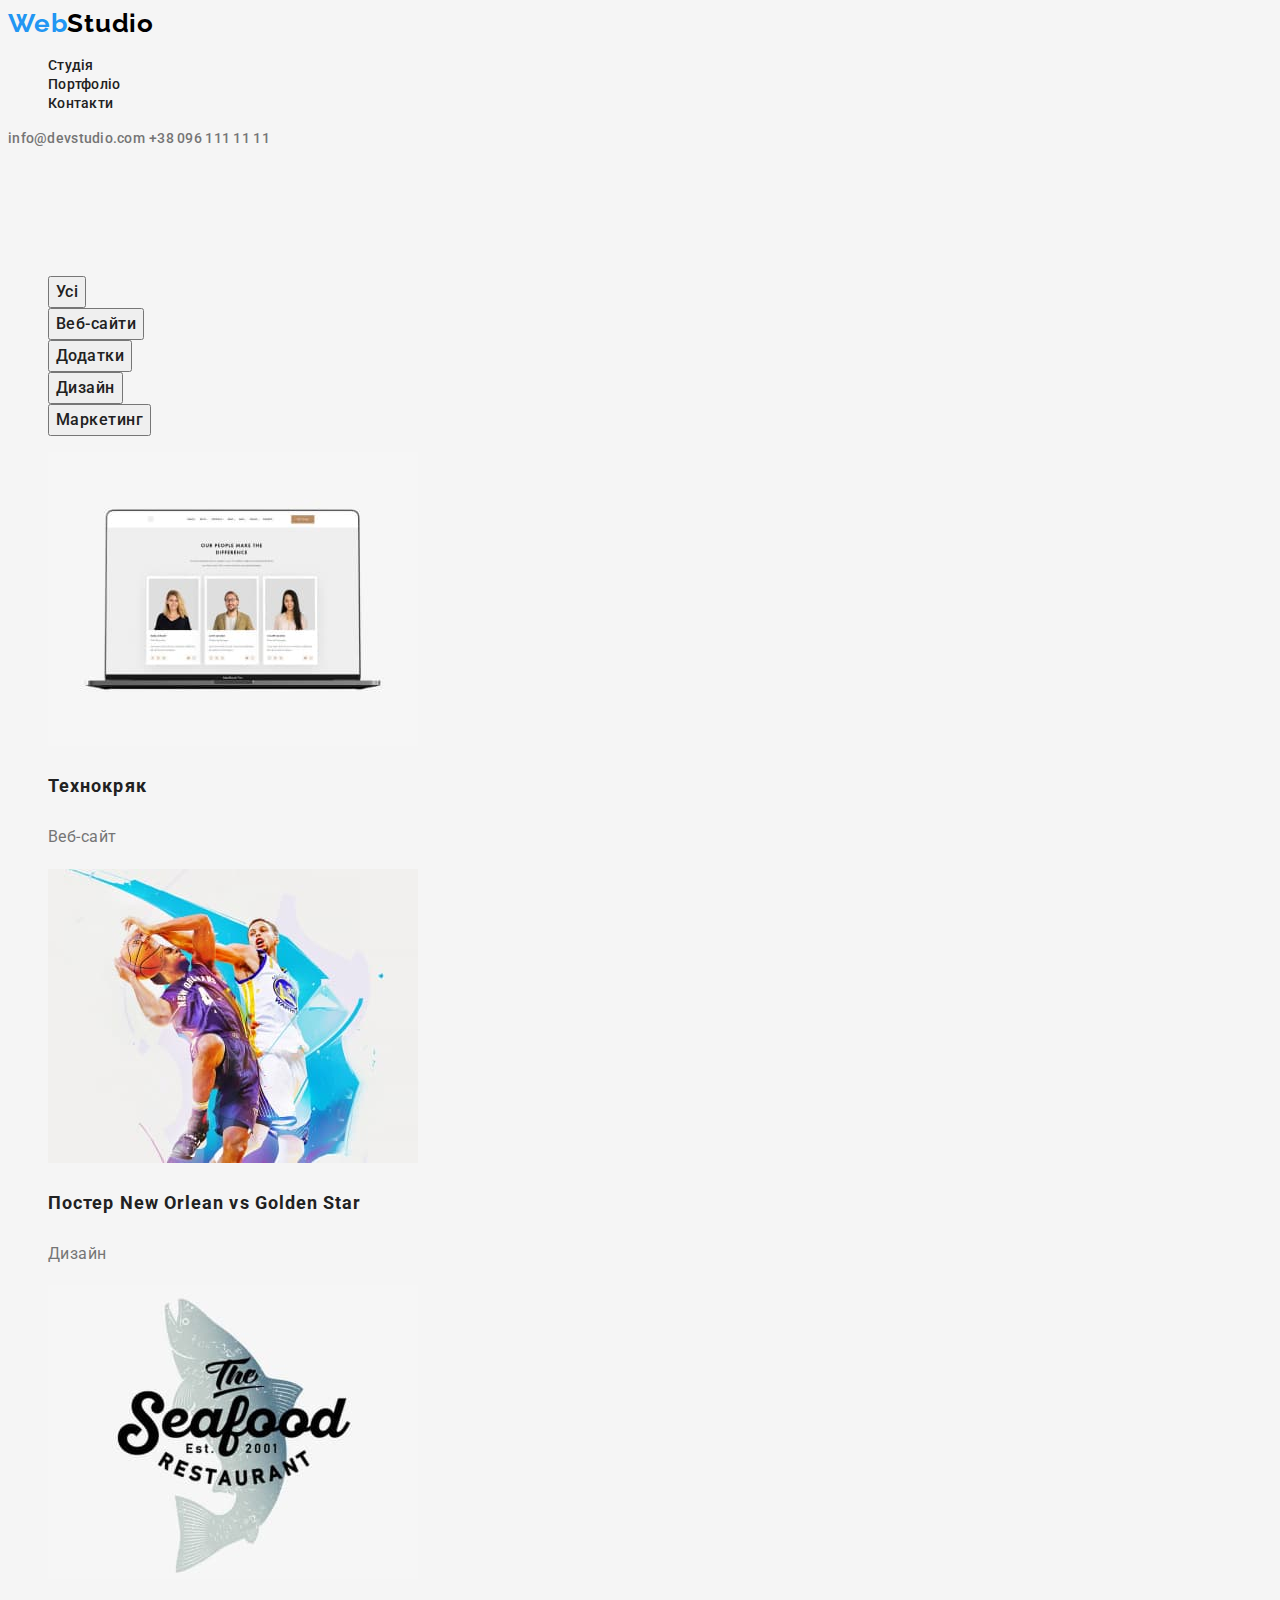
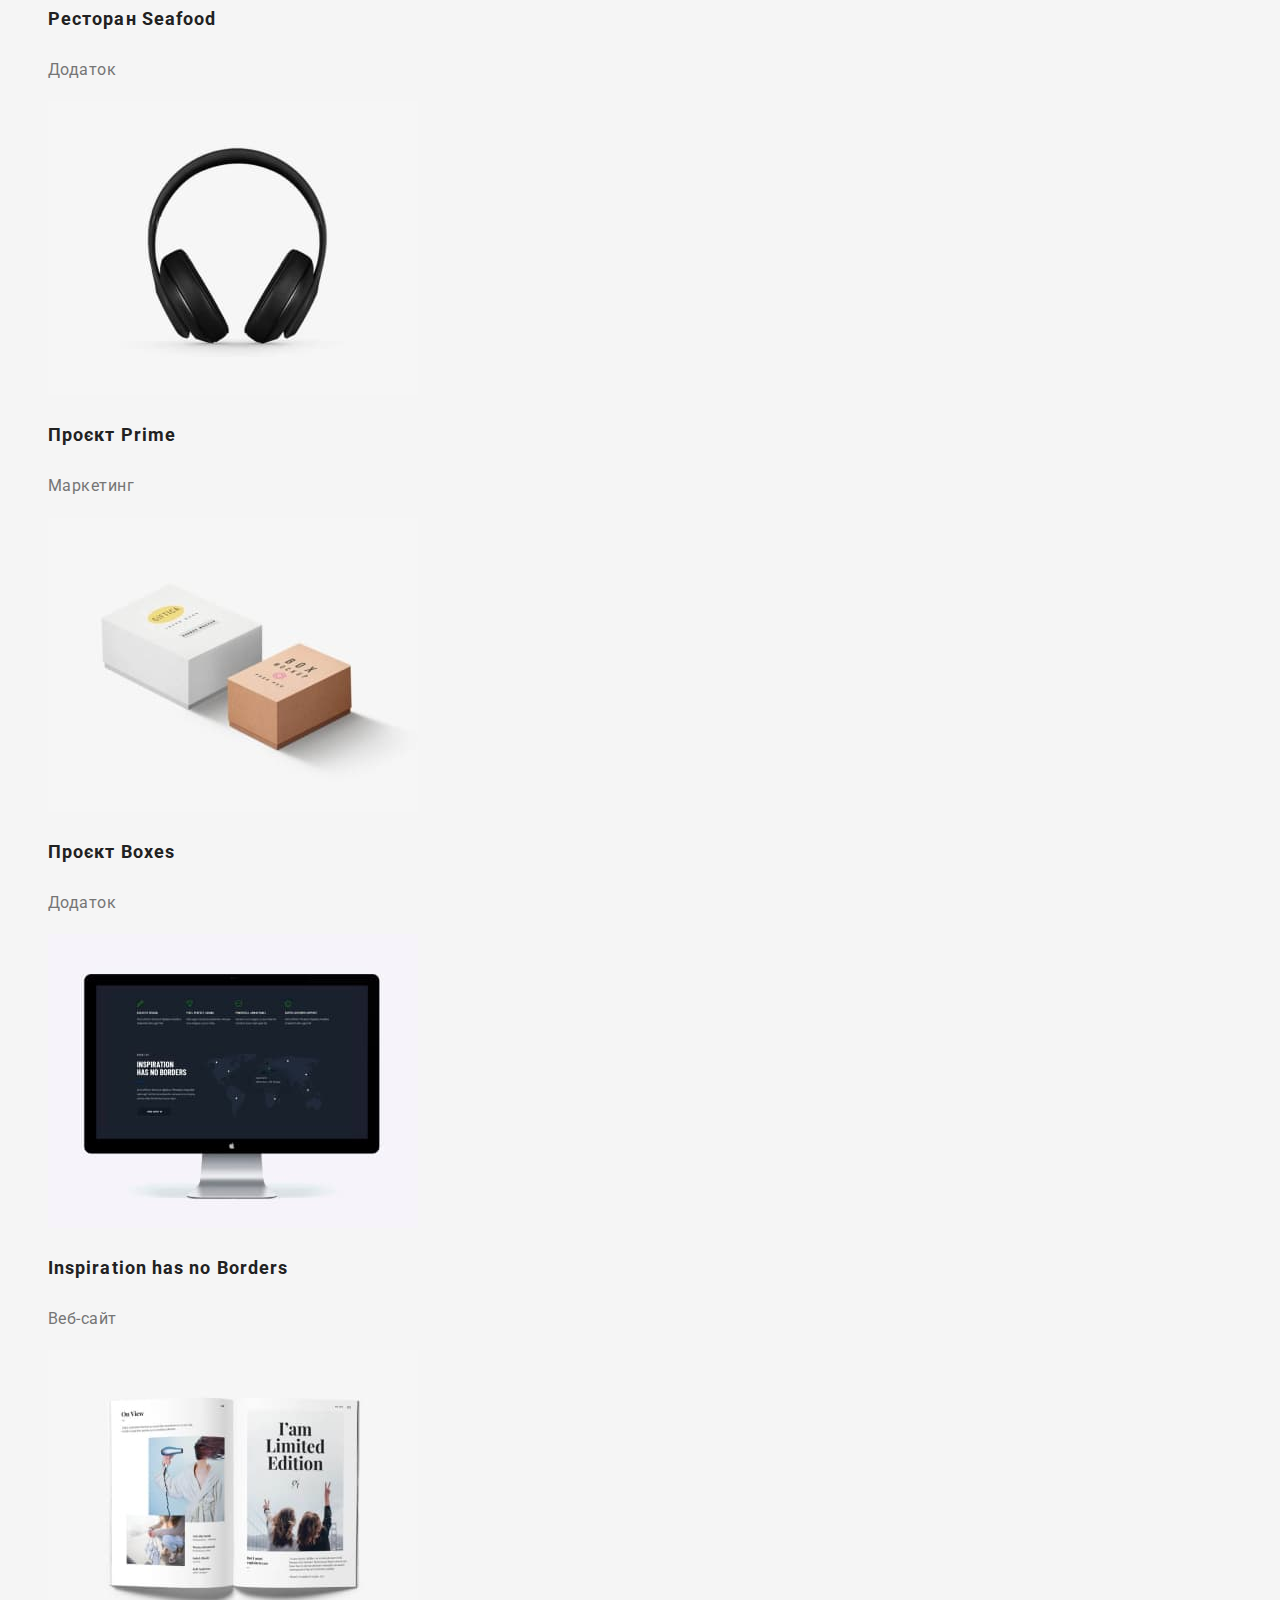
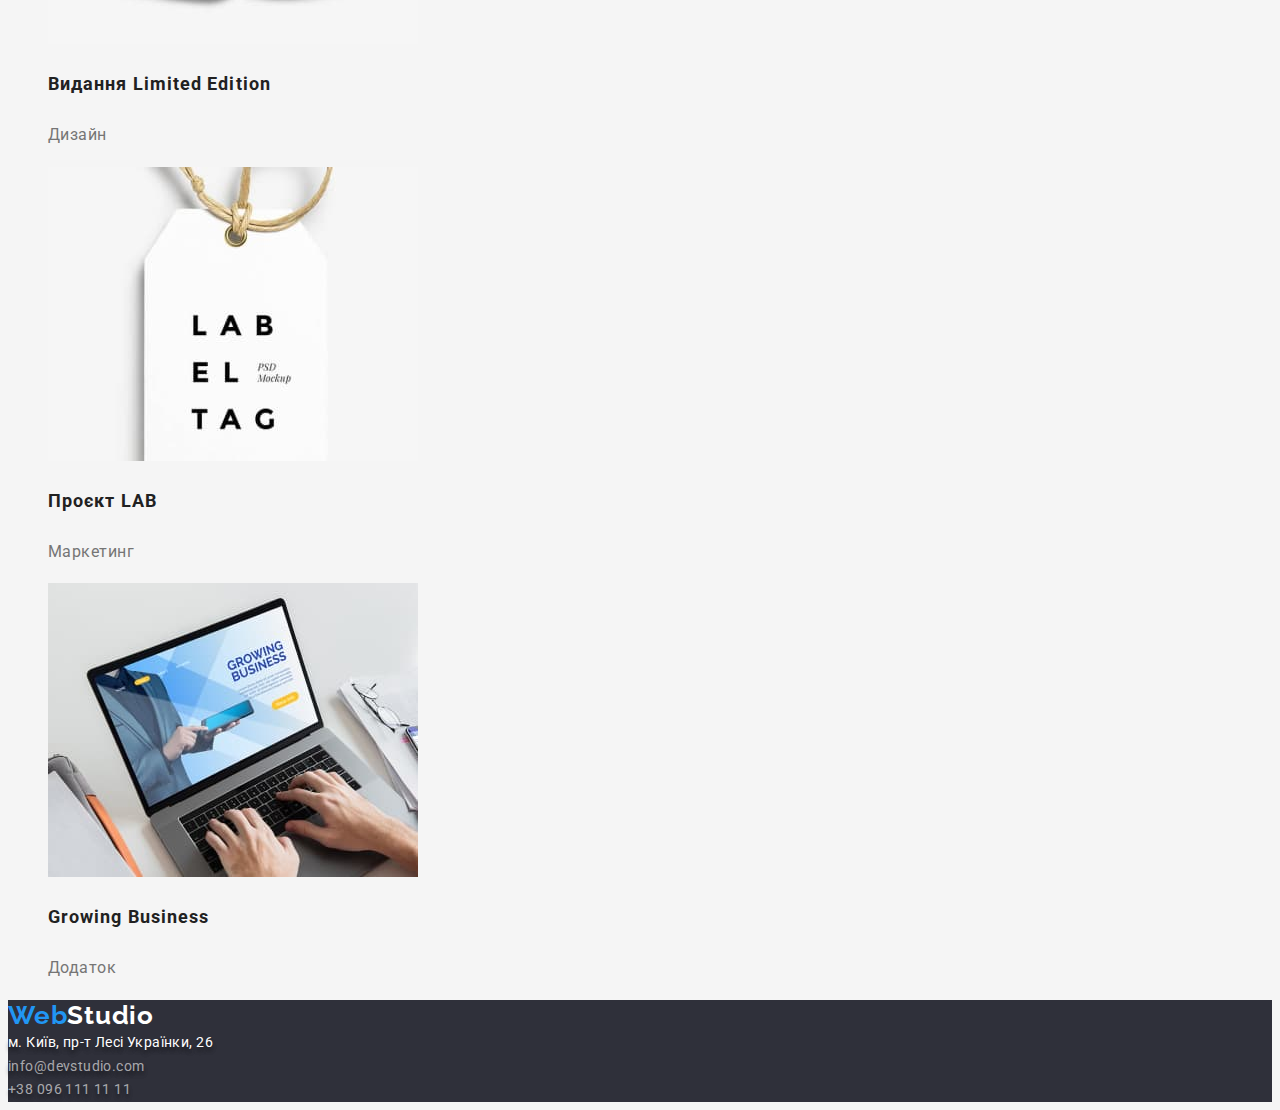
==== portfolio.html @ 5fd2b812 "Create new repositiry hw#3" ====
<!DOCTYPE html>
<html lang="uk">
  <head>
    <meta charset="UTF-8">
    <meta http-equiv="X-UA-Compatible" content="IE=edge">
    <meta name="viewport" content="width=device-width, initial-scale=1.0">
    <title>Portfolio</title>
    <link rel="preconnect" href="https://fonts.googleapis.com">
    <link rel="preconnect" href="https://fonts.gstatic.com" crossorigin>
    <link href="https://fonts.googleapis.com/css2?family=Raleway:wght@700&family=Roboto:wght@400;500;700;900&display=swap"
      rel="stylesheet">
    <link rel="stylesheet" href="./css/styles.css">
  </head>
  <body>
    <!--Main content-->
    <header>
      <nav>
        <!--Logo-->
        <a class="logo" href=""> <span class="accent">Web</span>Studio</a>
        <!--Links for blocks-->
        <ul class="site-nav list">
          <li><a class="link" href="./index.html">Студія</a></li>
          <li><a class="link" href="./portfolio.html">Портфоліо</a></li>
          <li><a class="link" href="">Контакти</a></li>
        </ul>
      </nav>
      <!--Contacts-->
      <a class="contact-mail" href="mailto:info@devstudio.com">info@devstudio.com</a>
      <a class="contact-tel" href="tel:+380961111111">+38 096 111 11 11</a>
    </header>
    <!--Main content-->
    <main>
      <section>
    <!--To hide the h1,h2 next-->
    <h1 class="hide">Наші роботи</h1>
    <!-- List of filters button -->
    <h2 class="hide">Фільтри для вибору</h2>
<ul class="button-list">
       <li>
        <button type="button" class="button-filter">Усі</button>
    </li>
    <li>
        <button type="button" class="button-filter">Веб-сайти</button>
    </li>
    <li>
        <button type="button" class="button-filter">Додатки</button>
    </li>
    <li>
        <button type="button" class="button-filter">Дизайн</button>
    </li>
    <li>
        <button type="button" class="button-filter">Маркетинг</button>
    </li>
</ul>
<!-- list of our projects -->
<ul class="list">
    <li>
      <a class="link" href="">
        <img src="./images/tekhnokriak.jpg" alt="Веб-сайт Технокряк" width="370">
        <h3 class="link-name">Технокряк</h3>
        <p class="link-desc">Веб-сайт</p>
        </a>
    </li>
    <li>
      <a class="link" href="">
      <img src="./images/posterneworlean.jpg" alt="Постер New Orlean vs Golden Star" width="370">
      <h3 class="link-name">Постер New Orlean vs Golden Star</h3>
      <p class="link-desc">Дизайн</p>
      </a>
    </li>
    <li>
      <a class="link" href="">
      <img src="./images/restseafood.jpg" alt="Ресторан Seafood" width="370">
      <h3 class="link-name">Ресторан Seafood</h3>
      <p class="link-desc">Додаток</p>
      </a>
    </li>
    <li>
      <a class="link" href="">
      <img src="./images/projectprime.jpg" alt="Проєкт Prime" width="370">
      <h3 class="link-name">Проєкт Prime</h3>
      <p class="link-desc">Маркетинг</p>
      </a>
    </li>
    <li>
      <a class="link" href="">
      <img src="./images/projectboxes.jpg" alt="Проєкт Boxes" width="370">
      <h3 class="link-name">Проєкт Boxes</h3>
      <p class="link-desc">Додаток</p>
      </a>
    </li>
      <li>
        <a class="link" href="">
        <img src="./images/inspirationhasnoborders.jpg" alt="Inspiration has no Borders" width="370">
        <h3 class="link-name">Inspiration has no Borders</h3>
        <p class="link-desc">Веб-сайт</p>
        </a>
      </li>
      <li>
        <a class="link" href="">
        <img src="./images/limitededition.jpg" alt="Видання Limited Edition" width="370">
        <h3 class="link-name">Видання Limited Edition</h3>
        <p class="link-desc">Дизайн</p>
        </a>
      </li>
      <li>
        <a class="link" href="">
        <img src="./images/projectlab.jpg" alt="Проєкт LAB" width="370">
        <h3 class="link-name">Проєкт LAB</h3>
        <p class="link-desc">Маркетинг</p>
        </a>
      </li>
      <li>
        <a class="link" href="">
        <img src="./images/growingbusiness.jpg" alt="Growing Business" width="370">
        <h3 class="link-name">Growing Business</h3>
        <p class="link-desc">Додаток</p>
        </a>
      </li>
</ul>
</section>
    </main>
    <!-- Footer with address & contacts -->
    <footer>
      <a class="logo-end" href=""> <span class="accent">Web</span>Studio</a>
      <address>
        м. Київ, пр-т Лесі Українки, 26 <br>
        <a class="contactend-mail" href="mailto:info@devstudio.com">info@devstudio.com</a> <br>
        <a class="contactend-tel" href="tel:+380961111111">+38 096 111 11 11</a>
      </address>
    </footer>
  </body>
</html>
---- css/styles.css ----
:root {
  --brand-color:#757575;
  --brand-background: #F5F5F5;
  --brand-accent: #2196F3;
}


body {
font-family: Roboto, sans-serif;
background-color: var(--brand-background);
color: var(--brand-color);
}

/* logo */
.logo {
    font-family: Raleway, sans-serif;
    color: #000000;
    text-decoration: none;
    font-weight: 700;
    font-size: 26px;
    line-height: 1.19;
    letter-spacing: 0.03em;
    }
.accent {
    color: var(--brand-accent);
}
 
/* Links for blocks */
.site-nav .link {
    text-decoration: none;
    font-weight: 500;
    font-size: 14px;
    line-height: 1.14;
    letter-spacing: 0.02em;
    color: #212121;
}
 .site-nav .link:hover,
 .site-nav .link:focus {
    color: var(--brand-accent);
}

/* Contacts */
.contact-mail {
    text-decoration: none;
    font-weight: 500;
    font-size: 14px;
    line-height: 1.14;
    letter-spacing: 0.02em;
    color: #757575;
    }
    .contact-mail:hover,
    .contact-mail:focus {
    color: var(--brand-accent);
    }
     .contact-tel {
    text-decoration: none;
    font-weight: 500;
    font-size: 14px;
    line-height: 1.14;
    letter-spacing: 0.02em;
    color: #757575;
 }
    .contact-tel:hover,
    .contact-tel:focus {
     color: var(--brand-accent);
}

/* Maine content */
/*Banner studio */
.banner {
    background-color: #2F303A;
}
.hero-text {
    font-weight: 900;
    font-size: 44px;
    line-height: 1.36;
    text-align: center;
    letter-spacing: 0.06em;
    text-transform: uppercase;
    color: #FFFFFF;
}
.hero-button {
   font-family: Roboto, sans-serif;
   font-weight: 700;
   font-size: 16px;
   line-height: 1.88;
   display: flex;
   align-items: center;
   text-align: center;
   letter-spacing: 0.06em;
   cursor: pointer;
}
.hero-button:focus,
.hero-button:hover {
    color: #FFFFFF;
    background-color: var(--brand-accent);
}

/*Peculiarities studio */
.list {
    list-style: none;
}
.hide {
    color: #F5F5F5;
}
.list-title {
    font-weight: 700;
    font-size: 14px;
    line-height: 1.14;
    letter-spacing: 0.03em;
    text-transform: uppercase;
    color: #212121;
}
.list-text {
    font-size: 14px;
    line-height: 1/71;
    letter-spacing: 0.03em;
}
/* what we are doing studio */
.title {
    font-weight: 700;
    font-size: 36px;
    line-height: 1.17;
    text-align: center;
    letter-spacing: 0.03em;
    color: #212121;

}
/* Our team studio */
.list-heading {
    font-weight: 500;
    font-size: 16px;
    line-height: 1.19;
    /* text-align: center; */
    letter-spacing: 0.03em;
    color: #212121;
}
.list-desc {
    font-size: 16px;
    line-height: 1.19;
    /* text-align: center; */
    letter-spacing: 0.03em;
}

/* Our works portfolio */
/* List of filters button */
.button-list {
    list-style: none;
}
.button-filter {
    font-family: Roboto, sans-serif;
    font-weight: 500;
    font-size: 16px;
    line-height: 1.63;
    /* text-align: center; */
    letter-spacing: 0.03em;
    color: #212121;
    cursor: pointer;
    }
.button-filter:hover,
.button-filter:focus {
    color: #FFFFFF;
    background-color: var(--brand-accent);
    }

/*list of our projects */
.list .link {
    text-decoration: none;
}
.link-name {
    font-weight: 700;
    font-size: 18px;
    line-height: 2;
    letter-spacing: 0.06em;
    color: #212121;
}
.link-desc {
    font-size: 16px;
    line-height: 1.9;
    letter-spacing: 0.03em;
    color: #757575;
}

/*Footer with address & contacts */
 footer {
    background-color: #2F303A;
 }
 .logo-end {
    font-family: Raleway, sans-serif;
    color: #ffffff;
    text-decoration: none;
    font-weight: 700;
    font-size: 26px;
    line-height: 1.19;
    letter-spacing: 0.03em;
 }
  address {
    font-style: normal;
    font-size: 14px;
    line-height: 1.71;
    letter-spacing: 0.03em;
    color: #FFFFFF;
    text-shadow: 0px 4px 4px rgba(0, 0, 0, 0.25), 0px 4px 4px rgba(0, 0, 0, 0.25);
 }
.contactend-mail {
    text-decoration: none;
    font-style: normal;
    font-size: 14px;
    line-height: 1.71;
    letter-spacing: 0.03em;
    color: rgba(255, 255, 255, 0.6);
    }
    .contactend-mail:hover,
    .contactend-mail:focus {
    color: var(--brand-accent);
    }
     .contactend-tel {
    text-decoration: none;
    font-style: normal;
    font-size: 14px;
    line-height: 1.71;
    letter-spacing: 0.03em;
    color: rgba(255, 255, 255, 0.6);
 }
    .contactend-tel:hover,
    .contactend-tel:focus {
     color: var(--brand-accent);
    }
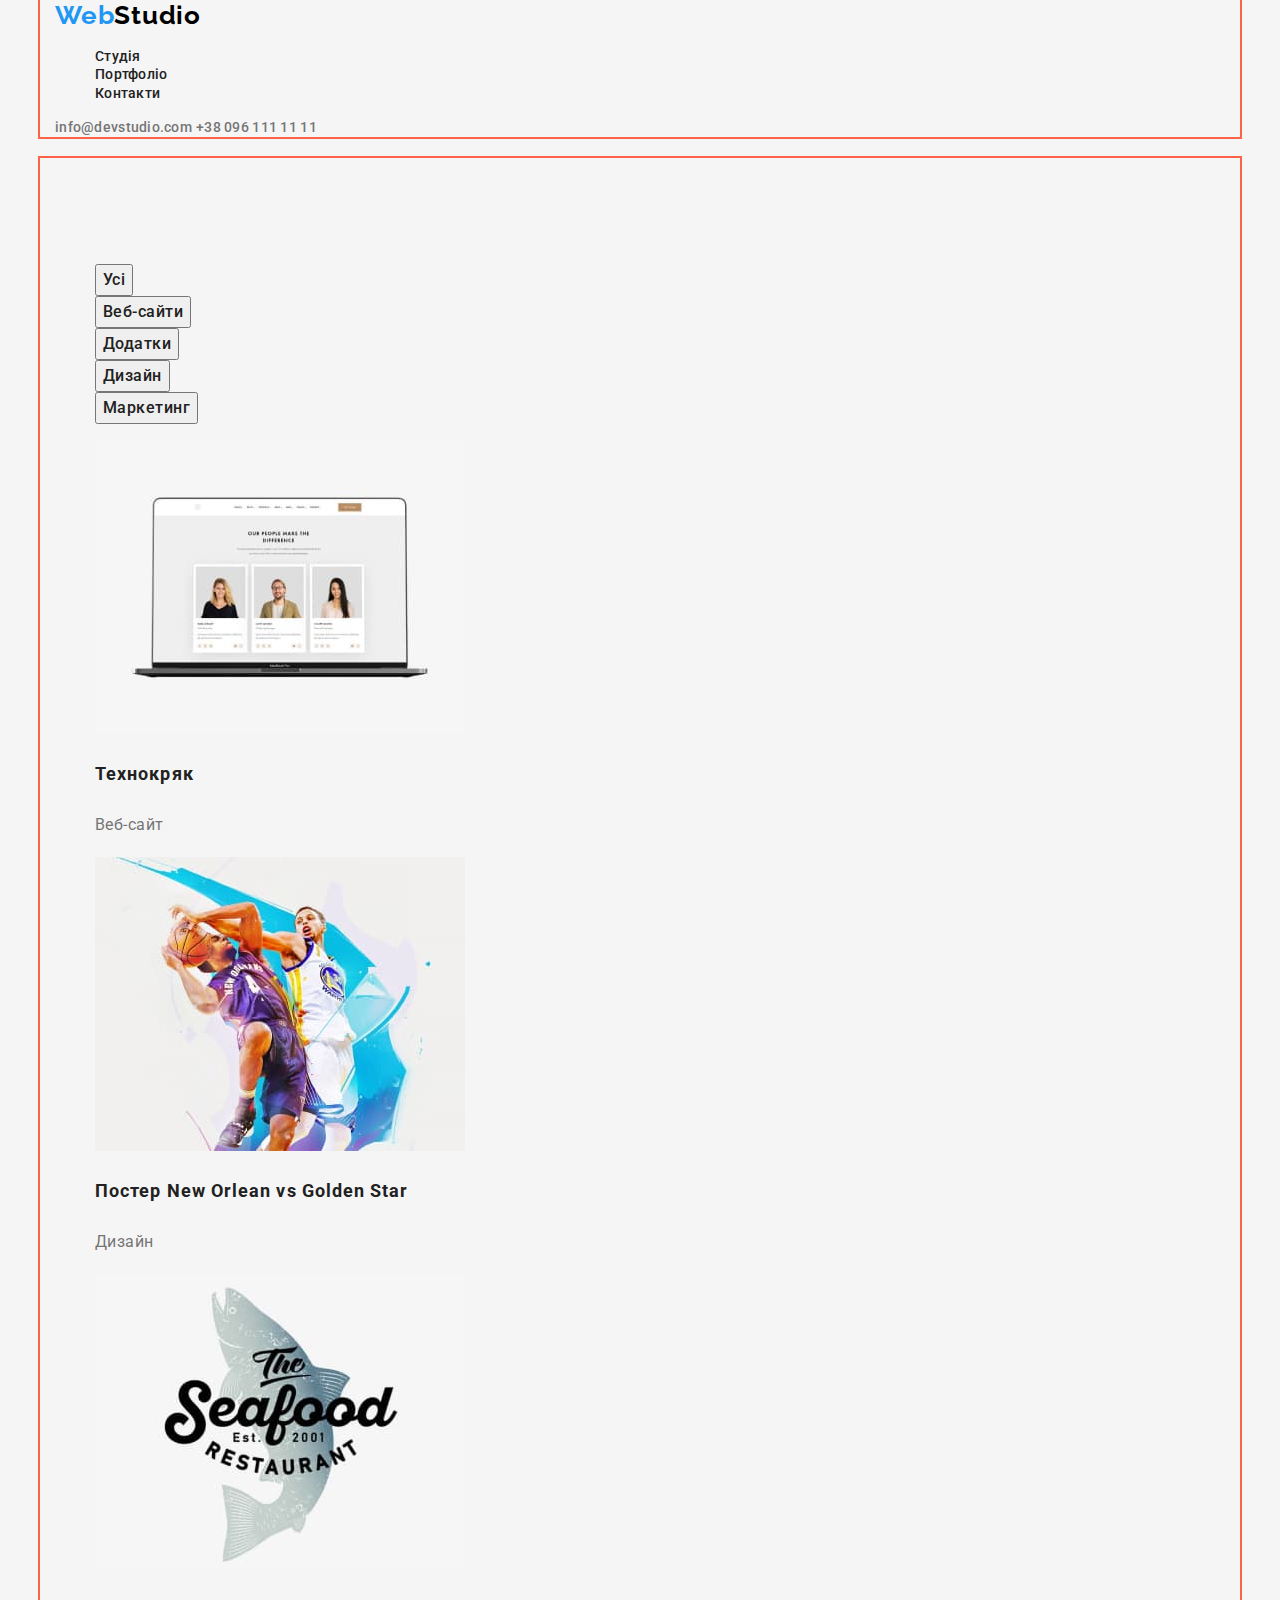
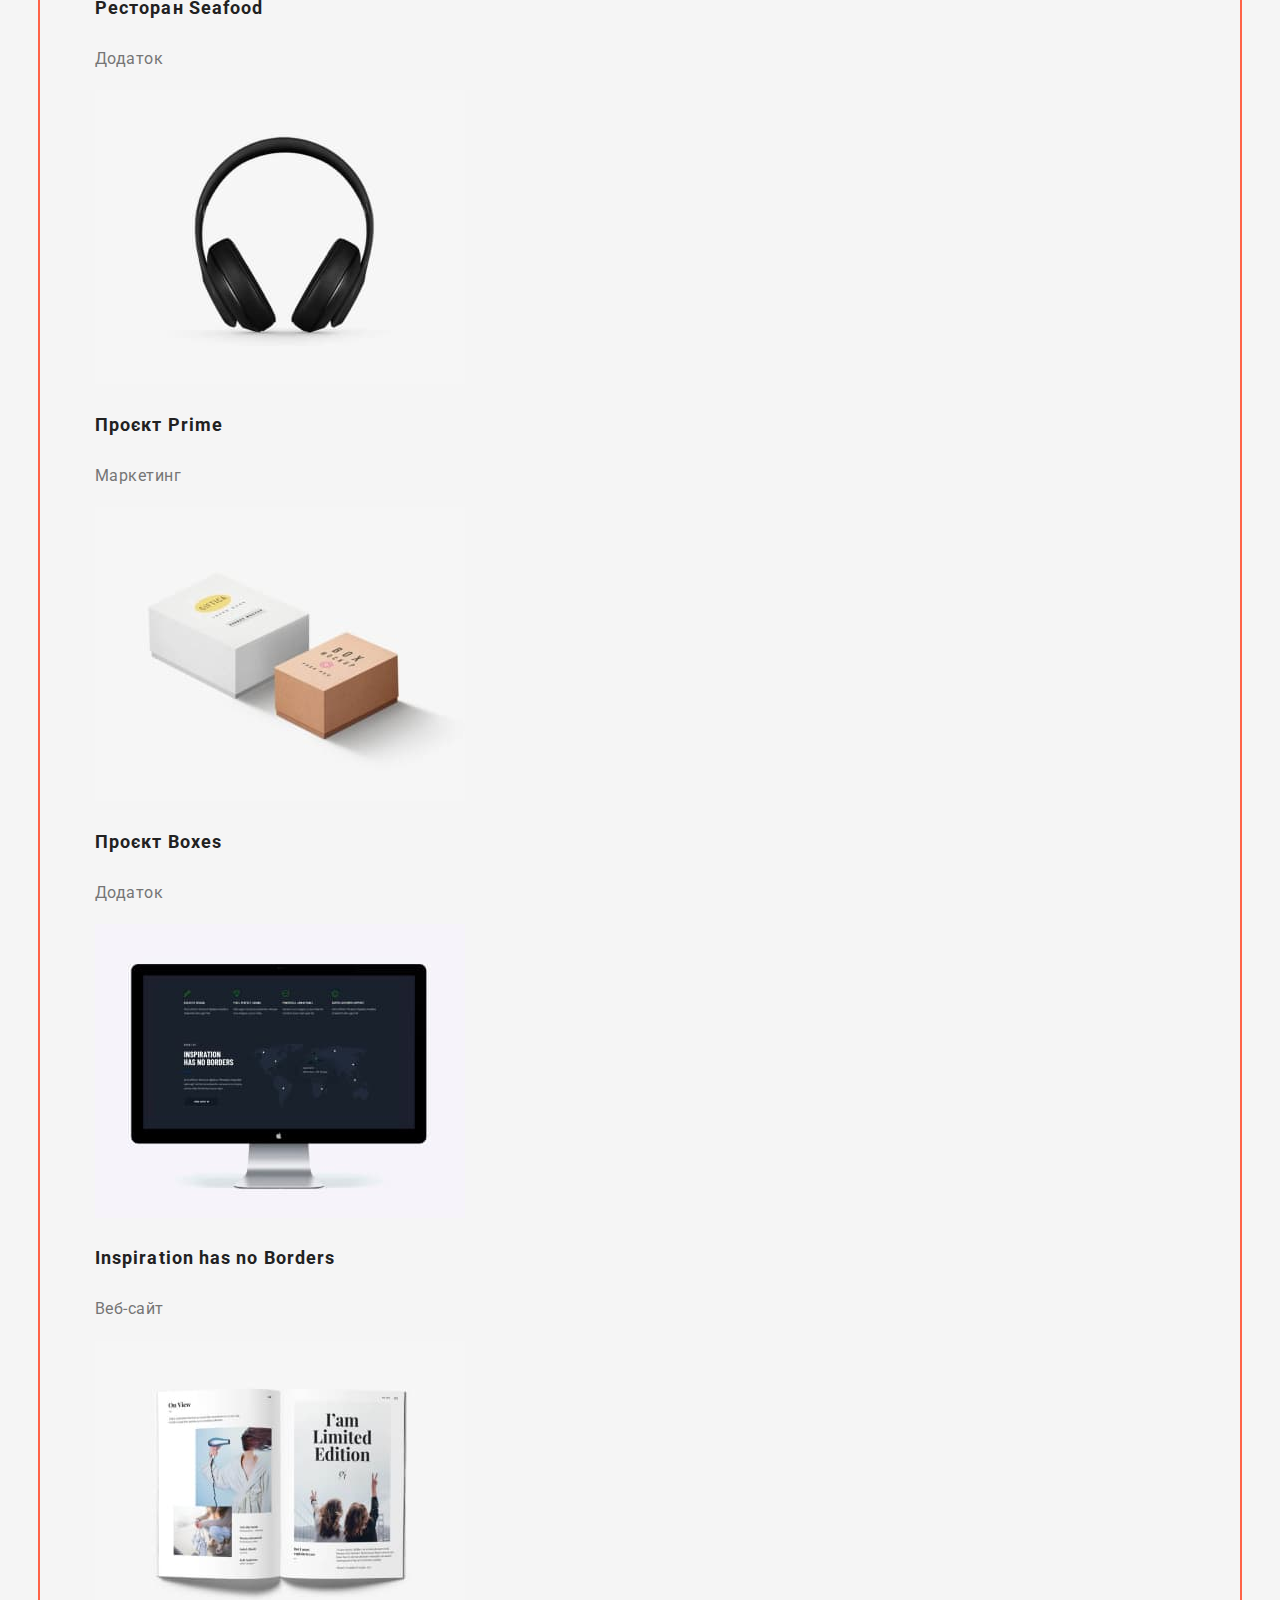
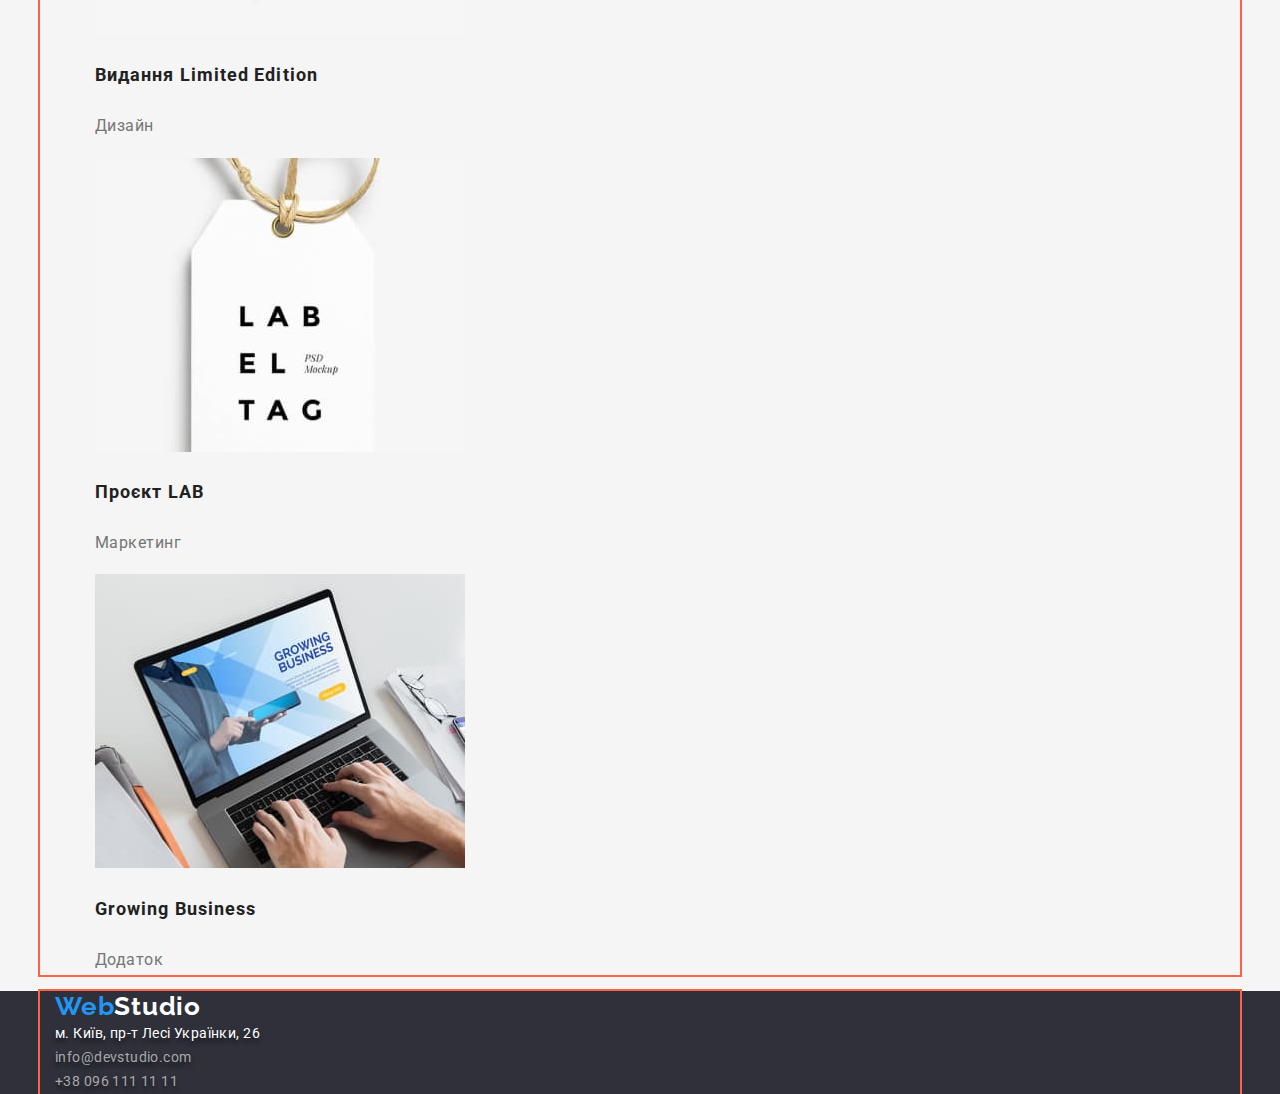
==== commit e85916a6: "Turn on modern-normalize styles" ====
--- a/portfolio.html
+++ b/portfolio.html
@@ -1,19 +1,24 @@
 <!DOCTYPE html>
 <html lang="uk">
-  <head>
-    <meta charset="UTF-8">
-    <meta http-equiv="X-UA-Compatible" content="IE=edge">
-    <meta name="viewport" content="width=device-width, initial-scale=1.0">
-    <title>Portfolio</title>
-    <link rel="preconnect" href="https://fonts.googleapis.com">
-    <link rel="preconnect" href="https://fonts.gstatic.com" crossorigin>
-    <link href="https://fonts.googleapis.com/css2?family=Raleway:wght@700&family=Roboto:wght@400;500;700;900&display=swap"
-      rel="stylesheet">
-    <link rel="stylesheet" href="./css/styles.css">
-  </head>
-  <body>
-    <!--Main content-->
-    <header>
+
+<head>
+  <meta charset="UTF-8">
+  <meta http-equiv="X-UA-Compatible" content="IE=edge">
+  <meta name="viewport" content="width=device-width, initial-scale=1.0">
+  <title>Portfolio</title>
+  <link rel="preconnect" href="https://fonts.googleapis.com">
+  <link rel="preconnect" href="https://fonts.gstatic.com" crossorigin>
+  <link href="https://fonts.googleapis.com/css2?family=Raleway:wght@700&family=Roboto:wght@400;500;700;900&display=swap"
+    rel="stylesheet">
+  <link rel="stylesheet"
+    href="https://cdnjs.cloudflare.com/ajax/libs/modern-normalize/1.1.0/modern-normalize.min.css" />
+  <link rel="stylesheet" href="./css/styles.css">
+</head>
+
+<body>
+  <!--Main content-->
+  <header>
+    <div class="contaner">
       <nav>
         <!--Logo-->
         <a class="logo" href=""> <span class="accent">Web</span>Studio</a>
@@ -27,107 +32,114 @@
       <!--Contacts-->
       <a class="contact-mail" href="mailto:info@devstudio.com">info@devstudio.com</a>
       <a class="contact-tel" href="tel:+380961111111">+38 096 111 11 11</a>
-    </header>
-    <!--Main content-->
-    <main>
+    </div>
+  </header>
+  <!--Main content-->
+  <main>
+    <div class="contaner">
       <section>
-    <!--To hide the h1,h2 next-->
-    <h1 class="hide">Наші роботи</h1>
-    <!-- List of filters button -->
-    <h2 class="hide">Фільтри для вибору</h2>
-<ul class="button-list">
-       <li>
-        <button type="button" class="button-filter">Усі</button>
-    </li>
-    <li>
-        <button type="button" class="button-filter">Веб-сайти</button>
-    </li>
-    <li>
-        <button type="button" class="button-filter">Додатки</button>
-    </li>
-    <li>
-        <button type="button" class="button-filter">Дизайн</button>
-    </li>
-    <li>
-        <button type="button" class="button-filter">Маркетинг</button>
-    </li>
-</ul>
-<!-- list of our projects -->
-<ul class="list">
-    <li>
-      <a class="link" href="">
-        <img src="./images/tekhnokriak.jpg" alt="Веб-сайт Технокряк" width="370">
-        <h3 class="link-name">Технокряк</h3>
-        <p class="link-desc">Веб-сайт</p>
-        </a>
-    </li>
-    <li>
-      <a class="link" href="">
-      <img src="./images/posterneworlean.jpg" alt="Постер New Orlean vs Golden Star" width="370">
-      <h3 class="link-name">Постер New Orlean vs Golden Star</h3>
-      <p class="link-desc">Дизайн</p>
-      </a>
-    </li>
-    <li>
-      <a class="link" href="">
-      <img src="./images/restseafood.jpg" alt="Ресторан Seafood" width="370">
-      <h3 class="link-name">Ресторан Seafood</h3>
-      <p class="link-desc">Додаток</p>
-      </a>
-    </li>
-    <li>
-      <a class="link" href="">
-      <img src="./images/projectprime.jpg" alt="Проєкт Prime" width="370">
-      <h3 class="link-name">Проєкт Prime</h3>
-      <p class="link-desc">Маркетинг</p>
-      </a>
-    </li>
-    <li>
-      <a class="link" href="">
-      <img src="./images/projectboxes.jpg" alt="Проєкт Boxes" width="370">
-      <h3 class="link-name">Проєкт Boxes</h3>
-      <p class="link-desc">Додаток</p>
-      </a>
-    </li>
-      <li>
-        <a class="link" href="">
-        <img src="./images/inspirationhasnoborders.jpg" alt="Inspiration has no Borders" width="370">
-        <h3 class="link-name">Inspiration has no Borders</h3>
-        <p class="link-desc">Веб-сайт</p>
-        </a>
-      </li>
-      <li>
-        <a class="link" href="">
-        <img src="./images/limitededition.jpg" alt="Видання Limited Edition" width="370">
-        <h3 class="link-name">Видання Limited Edition</h3>
-        <p class="link-desc">Дизайн</p>
-        </a>
-      </li>
-      <li>
-        <a class="link" href="">
-        <img src="./images/projectlab.jpg" alt="Проєкт LAB" width="370">
-        <h3 class="link-name">Проєкт LAB</h3>
-        <p class="link-desc">Маркетинг</p>
-        </a>
-      </li>
-      <li>
-        <a class="link" href="">
-        <img src="./images/growingbusiness.jpg" alt="Growing Business" width="370">
-        <h3 class="link-name">Growing Business</h3>
-        <p class="link-desc">Додаток</p>
-        </a>
-      </li>
-</ul>
-</section>
-    </main>
-    <!-- Footer with address & contacts -->
-    <footer>
+        <!--To hide the h1,h2 next-->
+        <h1 class="hide">Наші роботи</h1>
+        <!-- List of filters button -->
+        <h2 class="hide">Фільтри для вибору</h2>
+        <ul class="button-list">
+          <li>
+            <button type="button" class="button-filter">Усі</button>
+          </li>
+          <li>
+            <button type="button" class="button-filter">Веб-сайти</button>
+          </li>
+          <li>
+            <button type="button" class="button-filter">Додатки</button>
+          </li>
+          <li>
+            <button type="button" class="button-filter">Дизайн</button>
+          </li>
+          <li>
+            <button type="button" class="button-filter">Маркетинг</button>
+          </li>
+        </ul>
+
+        <!-- list of our projects -->
+        <ul class="list">
+          <li>
+            <a class="link" href="">
+              <img src="./images/tekhnokriak.jpg" alt="Веб-сайт Технокряк" width="370">
+              <h3 class="link-name">Технокряк</h3>
+              <p class="link-desc">Веб-сайт</p>
+            </a>
+          </li>
+          <li>
+            <a class="link" href="">
+              <img src="./images/posterneworlean.jpg" alt="Постер New Orlean vs Golden Star" width="370">
+              <h3 class="link-name">Постер New Orlean vs Golden Star</h3>
+              <p class="link-desc">Дизайн</p>
+            </a>
+          </li>
+          <li>
+            <a class="link" href="">
+              <img src="./images/restseafood.jpg" alt="Ресторан Seafood" width="370">
+              <h3 class="link-name">Ресторан Seafood</h3>
+              <p class="link-desc">Додаток</p>
+            </a>
+          </li>
+          <li>
+            <a class="link" href="">
+              <img src="./images/projectprime.jpg" alt="Проєкт Prime" width="370">
+              <h3 class="link-name">Проєкт Prime</h3>
+              <p class="link-desc">Маркетинг</p>
+            </a>
+          </li>
+          <li>
+            <a class="link" href="">
+              <img src="./images/projectboxes.jpg" alt="Проєкт Boxes" width="370">
+              <h3 class="link-name">Проєкт Boxes</h3>
+              <p class="link-desc">Додаток</p>
+            </a>
+          </li>
+          <li>
+            <a class="link" href="">
+              <img src="./images/inspirationhasnoborders.jpg" alt="Inspiration has no Borders" width="370">
+              <h3 class="link-name">Inspiration has no Borders</h3>
+              <p class="link-desc">Веб-сайт</p>
+            </a>
+          </li>
+          <li>
+            <a class="link" href="">
+              <img src="./images/limitededition.jpg" alt="Видання Limited Edition" width="370">
+              <h3 class="link-name">Видання Limited Edition</h3>
+              <p class="link-desc">Дизайн</p>
+            </a>
+          </li>
+          <li>
+            <a class="link" href="">
+              <img src="./images/projectlab.jpg" alt="Проєкт LAB" width="370">
+              <h3 class="link-name">Проєкт LAB</h3>
+              <p class="link-desc">Маркетинг</p>
+            </a>
+          </li>
+          <li>
+            <a class="link" href="">
+              <img src="./images/growingbusiness.jpg" alt="Growing Business" width="370">
+              <h3 class="link-name">Growing Business</h3>
+              <p class="link-desc">Додаток</p>
+            </a>
+          </li>
+        </ul>
+      </section>
+    </div>
+  </main>
+  <!-- Footer with address & contacts -->
+  <footer>
+    <div class="contaner">
       <a class="logo-end" href=""> <span class="accent">Web</span>Studio</a>
       <address>
         м. Київ, пр-т Лесі Українки, 26 <br>
         <a class="contactend-mail" href="mailto:info@devstudio.com">info@devstudio.com</a> <br>
         <a class="contactend-tel" href="tel:+380961111111">+38 096 111 11 11</a>
       </address>
-    </footer>
-  </body>
-</html>
+    </div>
+  </footer>
+</body>
+
+</html>--- a/css/styles.css
+++ b/css/styles.css
@@ -11,6 +11,13 @@
 color: var(--brand-color);
 }
 
+.contaner{
+    width: 1200px;
+    padding-left: 15px;
+    padding-right: 15px;
+    margin: 0 auto;
+    outline: 2px solid tomato;
+}
 /* logo */
 .logo {
     font-family: Raleway, sans-serif;
@@ -46,7 +53,7 @@
     font-size: 14px;
     line-height: 1.14;
     letter-spacing: 0.02em;
-    color: #757575;
+    color: var(--brand-color);
     }
     .contact-mail:hover,
     .contact-mail:focus {
@@ -58,7 +65,7 @@
     font-size: 14px;
     line-height: 1.14;
     letter-spacing: 0.02em;
-    color: #757575;
+    color: var(--brand-color);
  }
     .contact-tel:hover,
     .contact-tel:focus {
@@ -89,7 +96,11 @@
    text-align: center;
    letter-spacing: 0.06em;
    cursor: pointer;
-}
+   border-radius: 4px;
+   padding: 10px 32px;
+   width: 222px;
+   box-shadow: 0px 4px 4px rgba(0, 0, 0, 0.15);
+   }
 .hero-button:focus,
 .hero-button:hover {
     color: #FFFFFF;
@@ -101,7 +112,7 @@
     list-style: none;
 }
 .hide {
-    color: #F5F5F5;
+    color: var(--brand-background);
 }
 .list-title {
     font-weight: 700;
@@ -178,7 +189,7 @@
     font-size: 16px;
     line-height: 1.9;
     letter-spacing: 0.03em;
-    color: #757575;
+    color: var(--brand-color);
 }
 
 /*Footer with address & contacts */
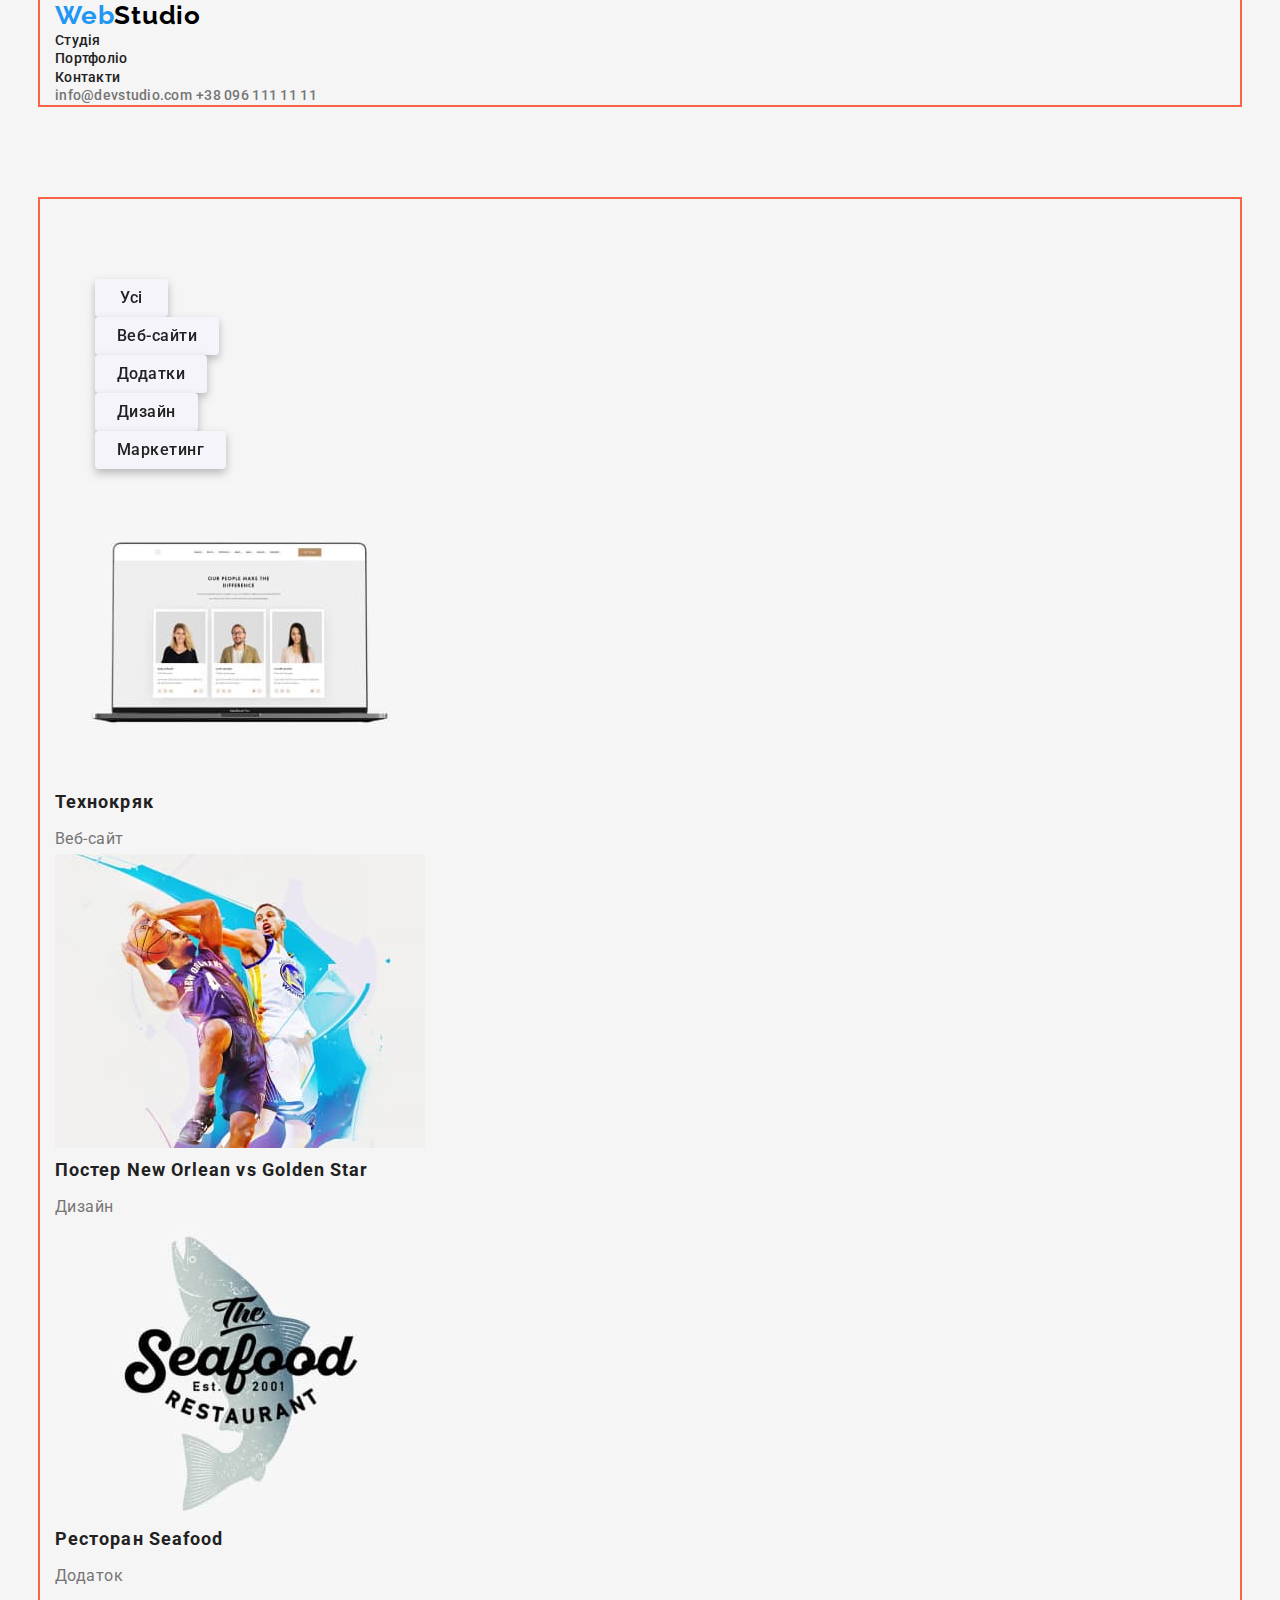
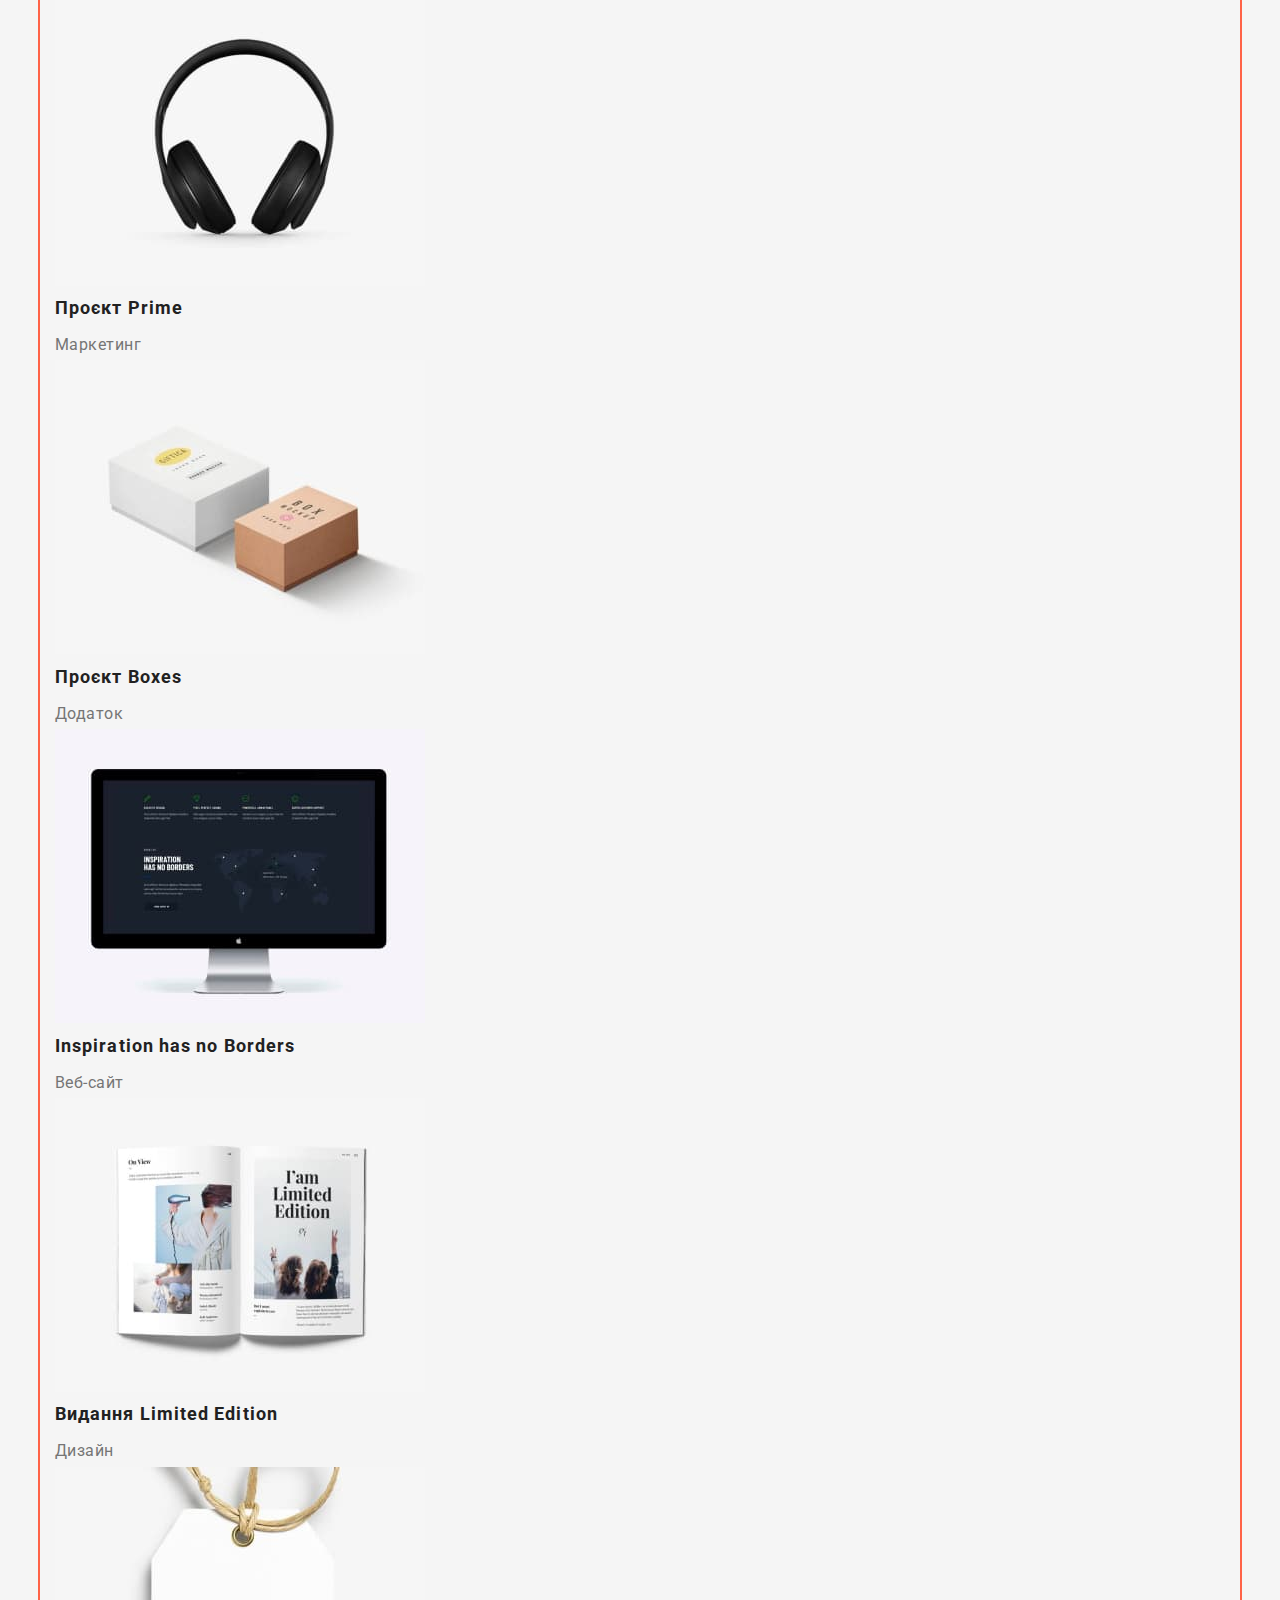
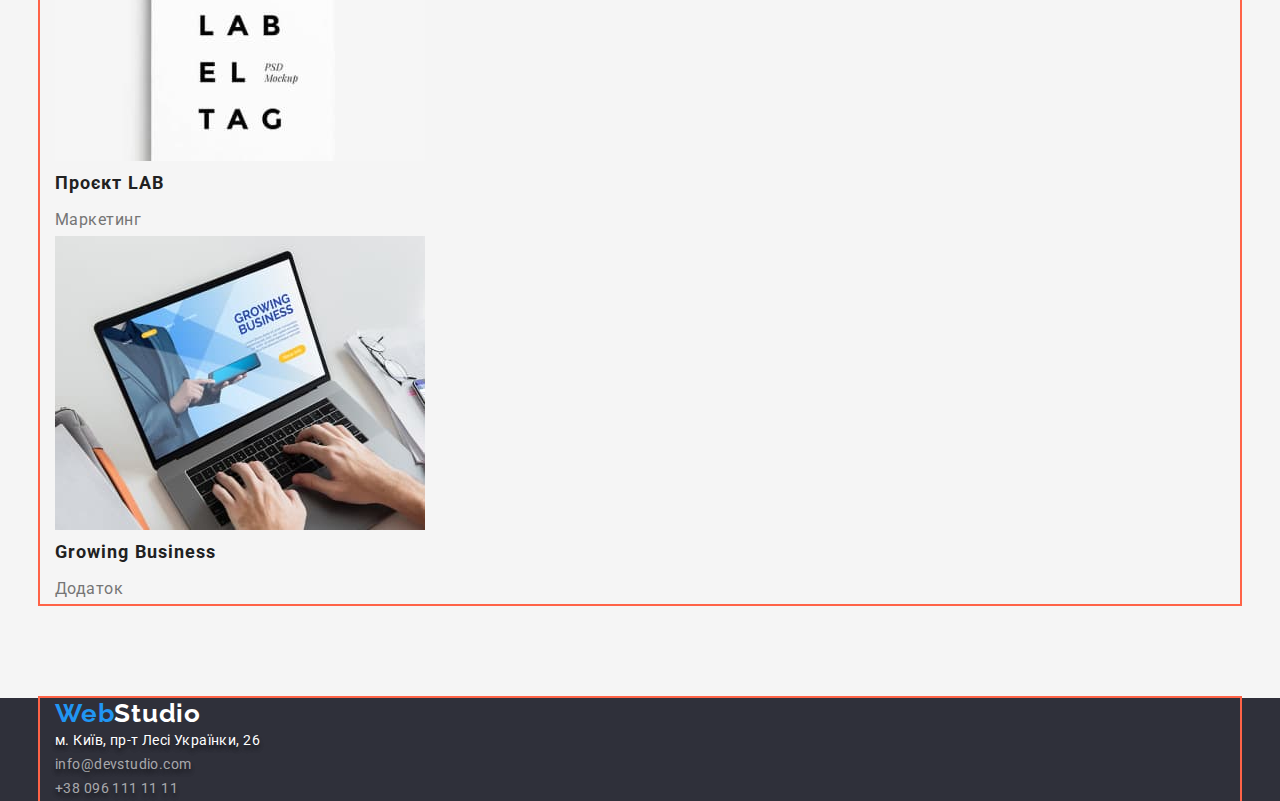
==== commit eb7022c5: "Creates a class .container, sets the geometry to the elements" ====
--- a/portfolio.html
+++ b/portfolio.html
@@ -18,7 +18,7 @@
 <body>
   <!--Main content-->
   <header>
-    <div class="contaner">
+    <div class="container">
       <nav>
         <!--Logo-->
         <a class="logo" href=""> <span class="accent">Web</span>Studio</a>
@@ -34,10 +34,9 @@
       <a class="contact-tel" href="tel:+380961111111">+38 096 111 11 11</a>
     </div>
   </header>
-  <!--Main content-->
-  <main>
-    <div class="contaner">
-      <section>
+    <main>
+    <section class="section">
+      <div class="container">
         <!--To hide the h1,h2 next-->
         <h1 class="hide">Наші роботи</h1>
         <!-- List of filters button -->
@@ -126,12 +125,12 @@
             </a>
           </li>
         </ul>
-      </section>
-    </div>
+      </div>
+    </section>
   </main>
   <!-- Footer with address & contacts -->
   <footer>
-    <div class="contaner">
+    <div class="container">
       <a class="logo-end" href=""> <span class="accent">Web</span>Studio</a>
       <address>
         м. Київ, пр-т Лесі Українки, 26 <br>
--- a/css/styles.css
+++ b/css/styles.css
@@ -1,240 +1,273 @@
 :root {
-  --brand-color:#757575;
-  --brand-background: #F5F5F5;
-  --brand-accent: #2196F3;
-}
-
+  --brand-color: #757575;
+  --brand-background: #f5f5f5;
+  --brand-accent: #2196f3;
+}
 
 body {
-font-family: Roboto, sans-serif;
-background-color: var(--brand-background);
-color: var(--brand-color);
-}
-
-.contaner{
-    width: 1200px;
-    padding-left: 15px;
-    padding-right: 15px;
-    margin: 0 auto;
-    outline: 2px solid tomato;
+  font-family: Roboto, sans-serif;
+  background-color: var(--brand-background);
+  color: var(--brand-color);
+}
+
+.container {
+  width: 1200px;
+  padding-left: 15px;
+  padding-right: 15px;
+  margin: 0 auto;
+  outline: 2px solid tomato;
 }
 /* logo */
 .logo {
-    font-family: Raleway, sans-serif;
-    color: #000000;
-    text-decoration: none;
-    font-weight: 700;
-    font-size: 26px;
-    line-height: 1.19;
-    letter-spacing: 0.03em;
-    }
+  font-family: Raleway, sans-serif;
+  color: #000000;
+  text-decoration: none;
+  font-weight: 700;
+  font-size: 26px;
+  line-height: 1.19;
+  letter-spacing: 0.03em;
+}
 .accent {
-    color: var(--brand-accent);
-}
- 
+  color: var(--brand-accent);
+}
+
 /* Links for blocks */
 .site-nav .link {
-    text-decoration: none;
-    font-weight: 500;
-    font-size: 14px;
-    line-height: 1.14;
-    letter-spacing: 0.02em;
-    color: #212121;
-}
- .site-nav .link:hover,
- .site-nav .link:focus {
-    color: var(--brand-accent);
+  text-decoration: none;
+  font-weight: 500;
+  font-size: 14px;
+  line-height: 1.14;
+  letter-spacing: 0.02em;
+  color: #212121;
+}
+.site-nav .link:hover,
+.site-nav .link:focus {
+  color: var(--brand-accent);
 }
 
 /* Contacts */
 .contact-mail {
-    text-decoration: none;
-    font-weight: 500;
-    font-size: 14px;
-    line-height: 1.14;
-    letter-spacing: 0.02em;
-    color: var(--brand-color);
-    }
-    .contact-mail:hover,
-    .contact-mail:focus {
-    color: var(--brand-accent);
-    }
-     .contact-tel {
-    text-decoration: none;
-    font-weight: 500;
-    font-size: 14px;
-    line-height: 1.14;
-    letter-spacing: 0.02em;
-    color: var(--brand-color);
- }
-    .contact-tel:hover,
-    .contact-tel:focus {
-     color: var(--brand-accent);
-}
-
-/* Maine content */
+  text-decoration: none;
+  font-weight: 500;
+  font-size: 14px;
+  line-height: 1.14;
+  letter-spacing: 0.02em;
+  color: var(--brand-color);
+}
+.contact-mail:hover,
+.contact-mail:focus {
+  color: var(--brand-accent);
+}
+.contact-tel {
+  text-decoration: none;
+  font-weight: 500;
+  font-size: 14px;
+  line-height: 1.14;
+  letter-spacing: 0.02em;
+  color: var(--brand-color);
+}
+.contact-tel:hover,
+.contact-tel:focus {
+  color: var(--brand-accent);
+}
+
+/* Main content */
 /*Banner studio */
+h1,
+h2,
+h3,
+h4,
+h5,
+h6,
+p {
+  margin-top: 0;
+  margin-bottom: 0;
+}
 .banner {
-    background-color: #2F303A;
+  background-color: #2f303a;
+  padding-top: 200px;
+  padding-bottom: 200px;
 }
 .hero-text {
-    font-weight: 900;
-    font-size: 44px;
-    line-height: 1.36;
-    text-align: center;
-    letter-spacing: 0.06em;
-    text-transform: uppercase;
-    color: #FFFFFF;
+  font-weight: 900;
+  font-size: 44px;
+  line-height: 1.36;
+  text-align: center;
+  letter-spacing: 0.06em;
+  text-transform: uppercase;
+  color: #ffffff;
+  margin-bottom: 30px;
 }
 .hero-button {
-   font-family: Roboto, sans-serif;
-   font-weight: 700;
-   font-size: 16px;
-   line-height: 1.88;
-   display: flex;
-   align-items: center;
-   text-align: center;
-   letter-spacing: 0.06em;
-   cursor: pointer;
-   border-radius: 4px;
-   padding: 10px 32px;
-   width: 222px;
-   box-shadow: 0px 4px 4px rgba(0, 0, 0, 0.15);
-   }
+  font-family: Roboto, sans-serif;
+  font-weight: 700;
+  font-size: 16px;
+  line-height: 1.88;
+  display: flex;
+  align-items: center;
+  text-align: center;
+  letter-spacing: 0.06em;
+  cursor: pointer;
+  border: none;
+  /* border-color: transparent; */
+  border-radius: 4px;
+  padding: 10px 32px;
+  min-width: 216px;
+  box-shadow: 0px 4px 4px rgba(0, 0, 0, 0.15);
+}
 .hero-button:focus,
 .hero-button:hover {
-    color: #FFFFFF;
-    background-color: var(--brand-accent);
-}
-
+  color: #ffffff;
+  background-color: var(--brand-accent);
+}
+
+.section {
+  padding-top: 94px;
+  padding-bottom: 94px;
+}
+.section-special {
+  padding-top: 94px;
+  padding-bottom: 0;
+}
 /*Peculiarities studio */
 .list {
-    list-style: none;
+  list-style: none;
+  padding: 0;
+  margin: 0;
 }
 .hide {
-    color: var(--brand-background);
+  color: var(--brand-background);
 }
 .list-title {
-    font-weight: 700;
-    font-size: 14px;
-    line-height: 1.14;
-    letter-spacing: 0.03em;
-    text-transform: uppercase;
-    color: #212121;
+  font-weight: 700;
+  font-size: 14px;
+  line-height: 1.14;
+  letter-spacing: 0.03em;
+  text-transform: uppercase;
+  color: #212121;
+  margin-bottom: 10px;
 }
 .list-text {
-    font-size: 14px;
-    line-height: 1/71;
-    letter-spacing: 0.03em;
+  font-size: 14px;
+  line-height: 1/71;
+  letter-spacing: 0.03em;
 }
 /* what we are doing studio */
 .title {
-    font-weight: 700;
-    font-size: 36px;
-    line-height: 1.17;
-    text-align: center;
-    letter-spacing: 0.03em;
-    color: #212121;
-
+  font-weight: 700;
+  font-size: 36px;
+  line-height: 1.17;
+  text-align: center;
+  letter-spacing: 0.03em;
+  color: #212121;
+  margin-bottom: 50px;
 }
 /* Our team studio */
 .list-heading {
-    font-weight: 500;
-    font-size: 16px;
-    line-height: 1.19;
-    /* text-align: center; */
-    letter-spacing: 0.03em;
-    color: #212121;
+  font-weight: 500;
+  font-size: 16px;
+  line-height: 1.19;
+  /* text-align: center; */
+  letter-spacing: 0.03em;
+  color: #212121;
+  margin-bottom: 10px;
 }
 .list-desc {
-    font-size: 16px;
-    line-height: 1.19;
-    /* text-align: center; */
-    letter-spacing: 0.03em;
+  font-size: 16px;
+  line-height: 1.19;
+  /* text-align: center; */
+  letter-spacing: 0.03em;
 }
 
 /* Our works portfolio */
 /* List of filters button */
 .button-list {
-    list-style: none;
+  list-style: none;
 }
 .button-filter {
-    font-family: Roboto, sans-serif;
-    font-weight: 500;
-    font-size: 16px;
-    line-height: 1.63;
-    /* text-align: center; */
-    letter-spacing: 0.03em;
-    color: #212121;
-    cursor: pointer;
-    }
+  font-family: Roboto, sans-serif;
+  font-weight: 500;
+  font-size: 16px;
+  line-height: 1.63;
+  text-align: center;
+  letter-spacing: 0.03em;
+  color: #212121;
+  background-color: rgba(245, 244, 250, 1);
+  cursor: pointer;
+  filter: drop-shadow(0px 4px 4px rgba(0, 0, 0, 0.25));
+  border: none;
+  /* border-color: transparent; */
+  border-radius: 4px;
+  padding: 6px 22px;
+  min-width: 73px;
+}
 .button-filter:hover,
 .button-filter:focus {
-    color: #FFFFFF;
-    background-color: var(--brand-accent);
-    }
+  color: #ffffff;
+  background-color: var(--brand-accent);
+}
 
 /*list of our projects */
 .list .link {
-    text-decoration: none;
+  text-decoration: none;
 }
 .link-name {
-    font-weight: 700;
-    font-size: 18px;
-    line-height: 2;
-    letter-spacing: 0.06em;
-    color: #212121;
+  font-weight: 700;
+  font-size: 18px;
+  line-height: 2;
+  letter-spacing: 0.06em;
+  color: #212121;
+  margin-bottom: 4px;
 }
 .link-desc {
-    font-size: 16px;
-    line-height: 1.9;
-    letter-spacing: 0.03em;
-    color: var(--brand-color);
+  font-size: 16px;
+  line-height: 1.9;
+  letter-spacing: 0.03em;
+  color: var(--brand-color);
 }
 
 /*Footer with address & contacts */
- footer {
-    background-color: #2F303A;
- }
- .logo-end {
-    font-family: Raleway, sans-serif;
-    color: #ffffff;
-    text-decoration: none;
-    font-weight: 700;
-    font-size: 26px;
-    line-height: 1.19;
-    letter-spacing: 0.03em;
- }
-  address {
-    font-style: normal;
-    font-size: 14px;
-    line-height: 1.71;
-    letter-spacing: 0.03em;
-    color: #FFFFFF;
-    text-shadow: 0px 4px 4px rgba(0, 0, 0, 0.25), 0px 4px 4px rgba(0, 0, 0, 0.25);
- }
+footer {
+  background-color: #2f303a;
+}
+.logo-end {
+  font-family: Raleway, sans-serif;
+  color: #ffffff;
+  text-decoration: none;
+  font-weight: 700;
+  font-size: 26px;
+  line-height: 1.19;
+  letter-spacing: 0.03em;
+}
+address {
+  font-style: normal;
+  font-size: 14px;
+  line-height: 1.71;
+  letter-spacing: 0.03em;
+  color: #ffffff;
+  text-shadow: 0px 4px 4px rgba(0, 0, 0, 0.25), 0px 4px 4px rgba(0, 0, 0, 0.25);
+}
 .contactend-mail {
-    text-decoration: none;
-    font-style: normal;
-    font-size: 14px;
-    line-height: 1.71;
-    letter-spacing: 0.03em;
-    color: rgba(255, 255, 255, 0.6);
-    }
-    .contactend-mail:hover,
-    .contactend-mail:focus {
-    color: var(--brand-accent);
-    }
-     .contactend-tel {
-    text-decoration: none;
-    font-style: normal;
-    font-size: 14px;
-    line-height: 1.71;
-    letter-spacing: 0.03em;
-    color: rgba(255, 255, 255, 0.6);
- }
-    .contactend-tel:hover,
-    .contactend-tel:focus {
-     color: var(--brand-accent);
-    }
-    +  text-decoration: none;
+  font-style: normal;
+  font-size: 14px;
+  line-height: 1.71;
+  letter-spacing: 0.03em;
+  color: rgba(255, 255, 255, 0.6);
+}
+.contactend-mail:hover,
+.contactend-mail:focus {
+  color: var(--brand-accent);
+}
+.contactend-tel {
+  text-decoration: none;
+  font-style: normal;
+  font-size: 14px;
+  line-height: 1.71;
+  letter-spacing: 0.03em;
+  color: rgba(255, 255, 255, 0.6);
+}
+.contactend-tel:hover,
+.contactend-tel:focus {
+  color: var(--brand-accent);
+}
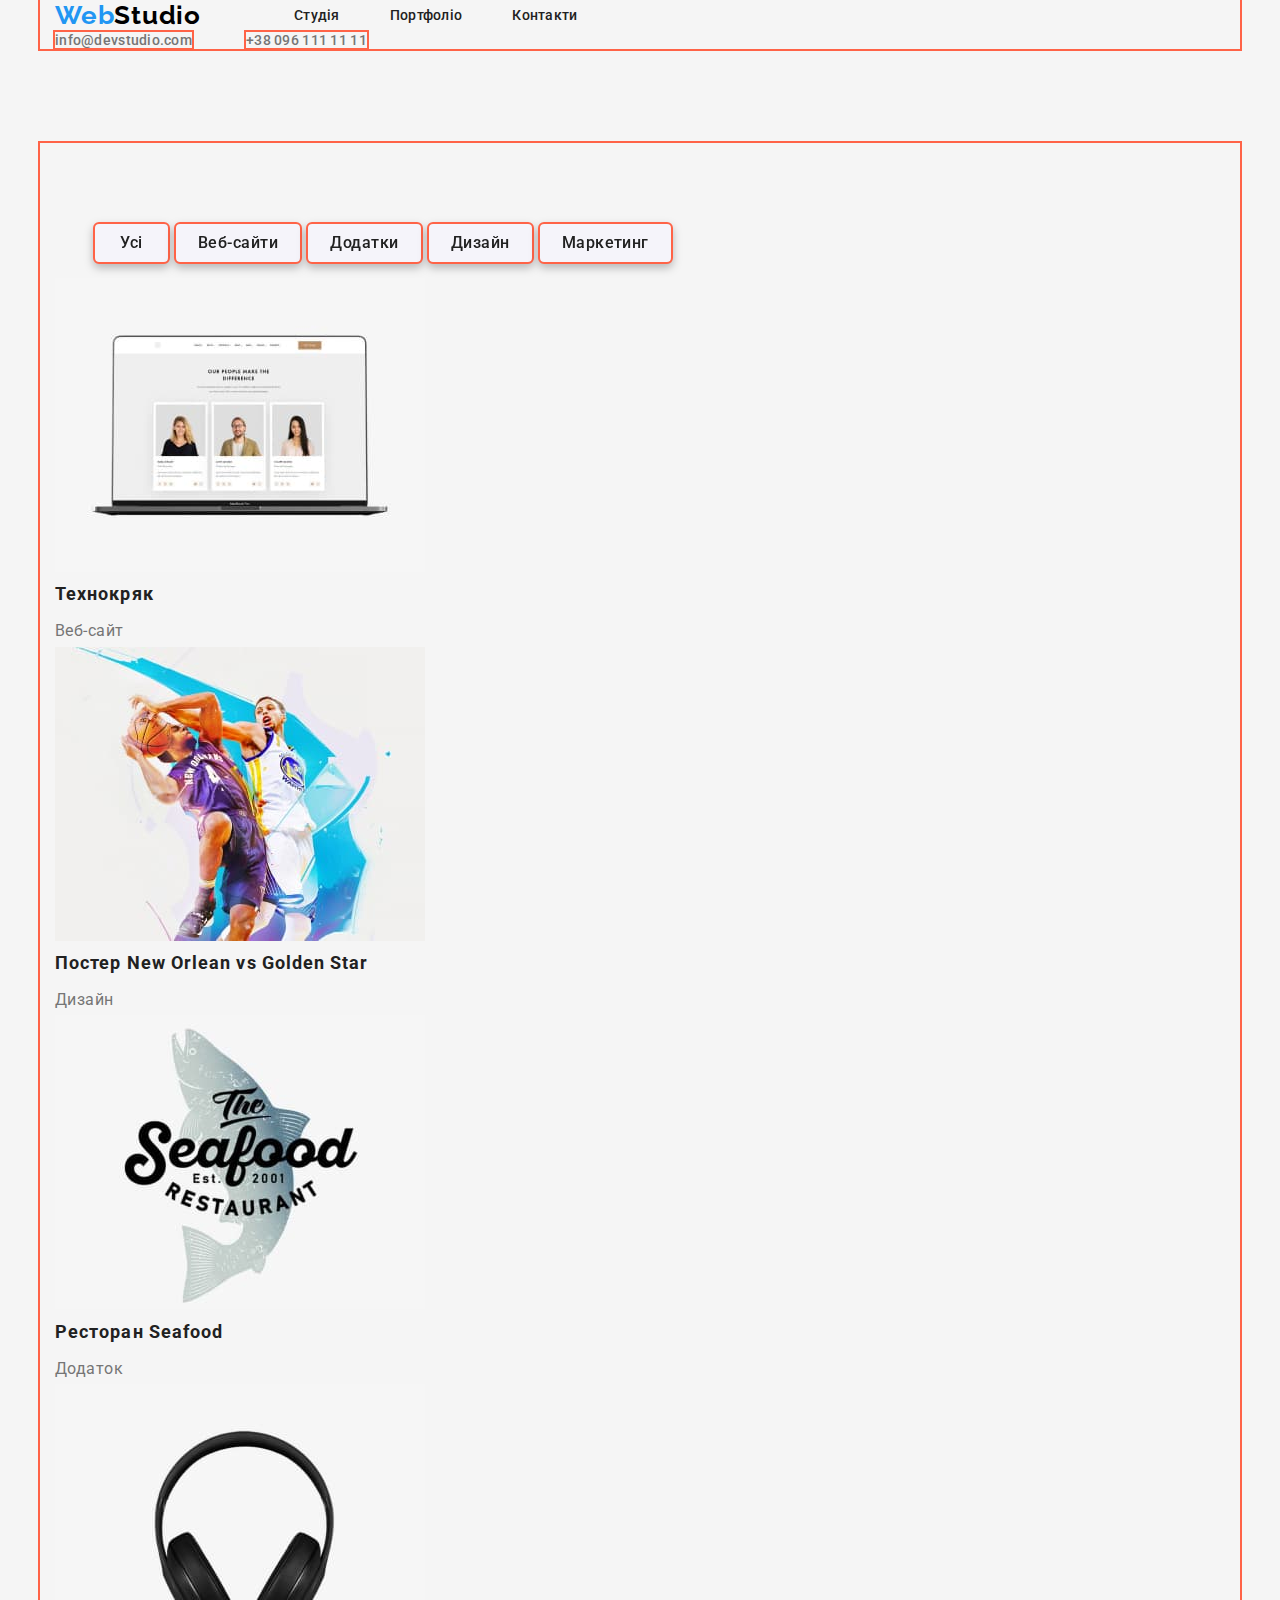
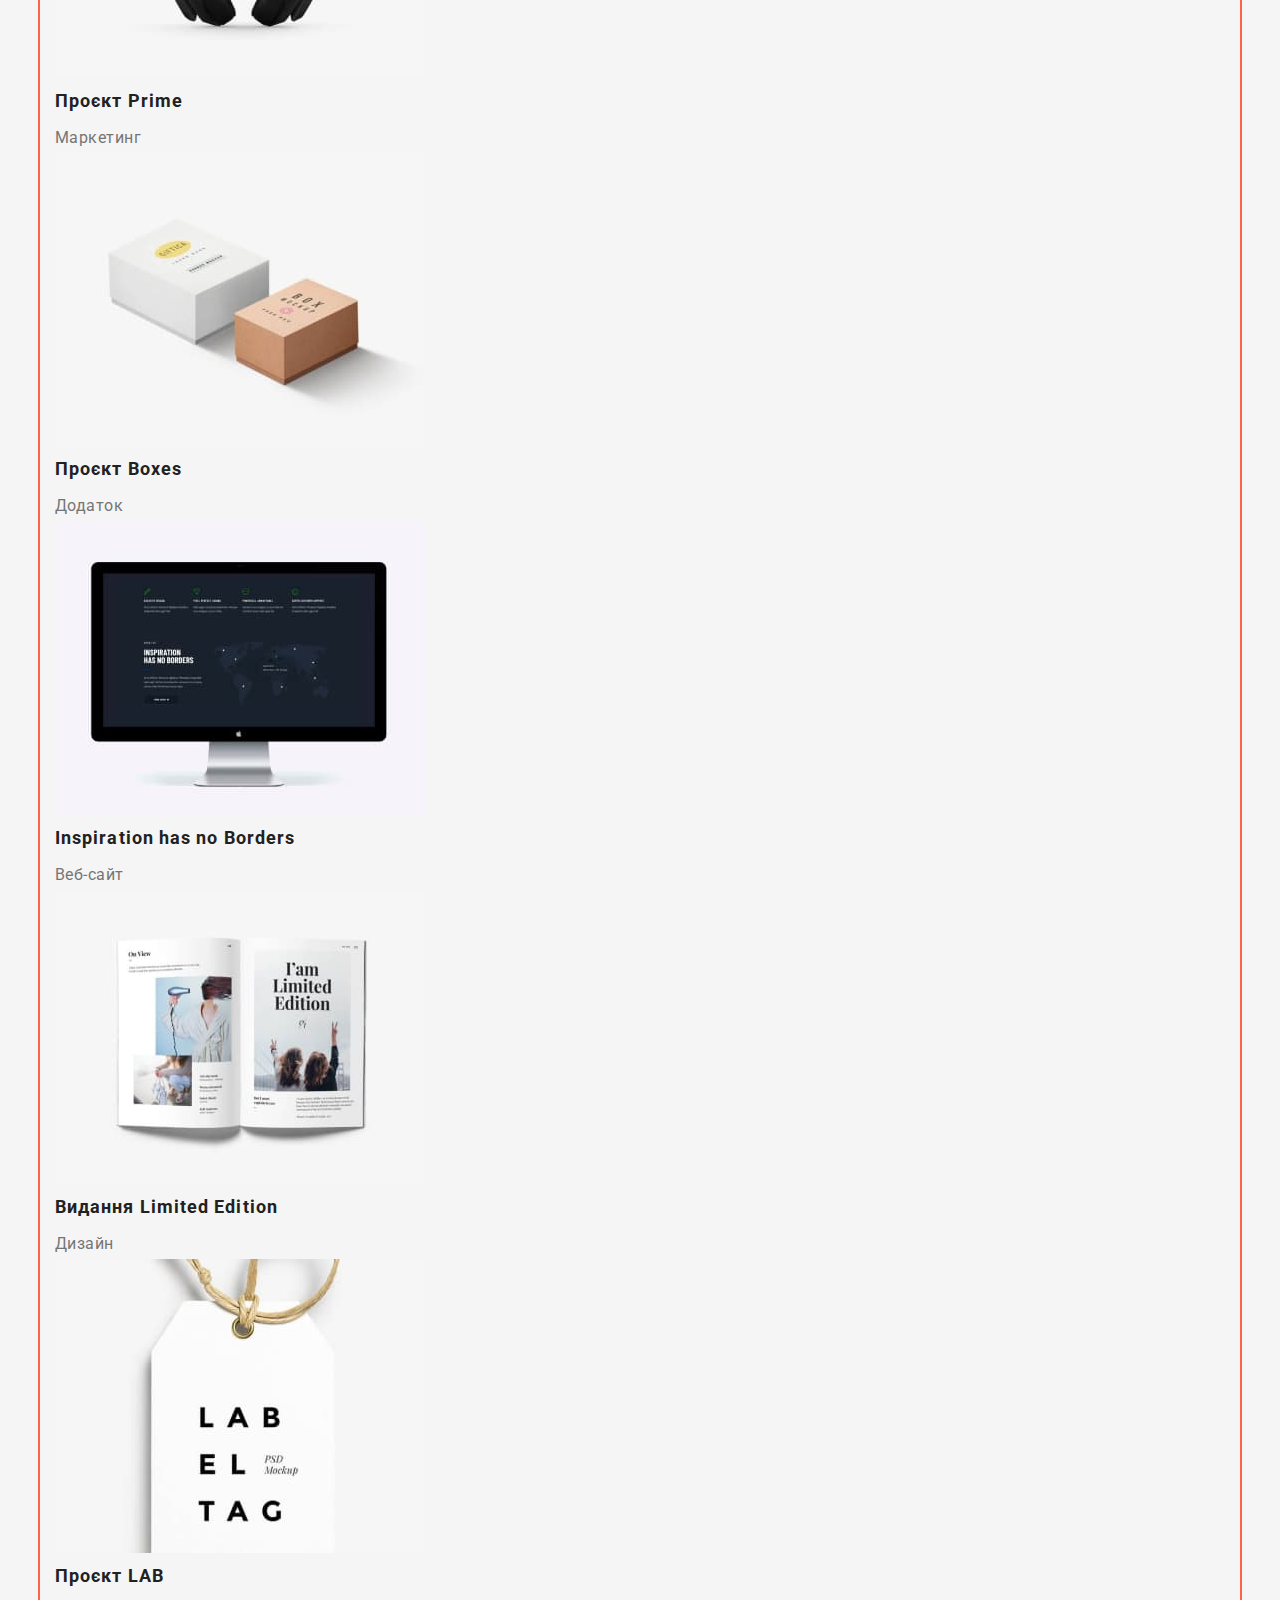
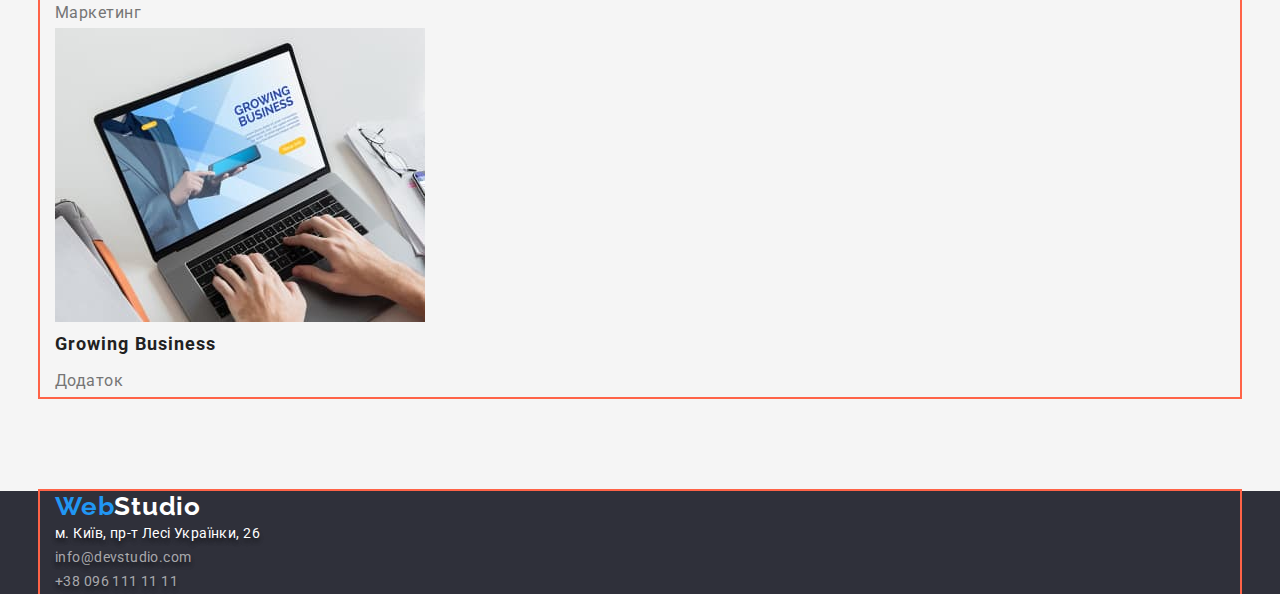
==== commit 35ea1eeb: "Places navigation links in the header" ====
--- a/portfolio.html
+++ b/portfolio.html
@@ -19,14 +19,14 @@
   <!--Main content-->
   <header>
     <div class="container">
-      <nav>
+      <nav class="main-nav">
         <!--Logo-->
         <a class="logo" href=""> <span class="accent">Web</span>Studio</a>
         <!--Links for blocks-->
         <ul class="site-nav list">
-          <li><a class="link" href="./index.html">Студія</a></li>
-          <li><a class="link" href="./portfolio.html">Портфоліо</a></li>
-          <li><a class="link" href="">Контакти</a></li>
+          <li class="item"><a class="link" href="./index.html">Студія</a></li>
+          <li class="item"><a class="link" href="./portfolio.html">Портфоліо</a></li>
+          <li class="item"><a class="link" href="">Контакти</a></li>
         </ul>
       </nav>
       <!--Contacts-->
@@ -42,19 +42,19 @@
         <!-- List of filters button -->
         <h2 class="hide">Фільтри для вибору</h2>
         <ul class="button-list">
-          <li>
+          <li class="button-item">
             <button type="button" class="button-filter">Усі</button>
           </li>
-          <li>
+          <li class="button-item">
             <button type="button" class="button-filter">Веб-сайти</button>
           </li>
-          <li>
+          <li class="button-item">
             <button type="button" class="button-filter">Додатки</button>
           </li>
-          <li>
+          <li class="button-item">
             <button type="button" class="button-filter">Дизайн</button>
           </li>
-          <li>
+          <li class="button-item">
             <button type="button" class="button-filter">Маркетинг</button>
           </li>
         </ul>
--- a/css/styles.css
+++ b/css/styles.css
@@ -17,6 +17,10 @@
   margin: 0 auto;
   outline: 2px solid tomato;
 }
+.main-nav {
+    display: flex;
+    align-items: center;
+}
 /* logo */
 .logo {
   font-family: Raleway, sans-serif;
@@ -26,12 +30,23 @@
   font-size: 26px;
   line-height: 1.19;
   letter-spacing: 0.03em;
+  margin-right: 93px;
 }
 .accent {
   color: var(--brand-accent);
 }
 
 /* Links for blocks */
+.site-nav {
+  display: flex;
+}
+.site-nav .item {
+  margin-right: 50px;
+  /* outline: 2px solid tomato; */
+}
+.site-nav .item:last-child {
+  margin-right: 0;
+}
 .site-nav .link {
   text-decoration: none;
   font-weight: 500;
@@ -39,6 +54,10 @@
   line-height: 1.14;
   letter-spacing: 0.02em;
   color: #212121;
+
+  /* display: block;
+  padding-top: 32px;
+  padding-bottom: 32px; */
 }
 .site-nav .link:hover,
 .site-nav .link:focus {
@@ -53,7 +72,9 @@
   line-height: 1.14;
   letter-spacing: 0.02em;
   color: var(--brand-color);
-}
+  margin-right: 50px;
+  outline: 2px solid tomato;
+  }
 .contact-mail:hover,
 .contact-mail:focus {
   color: var(--brand-accent);
@@ -65,6 +86,7 @@
   line-height: 1.14;
   letter-spacing: 0.02em;
   color: var(--brand-color);
+  outline: 2px solid tomato;
 }
 .contact-tel:hover,
 .contact-tel:focus {
@@ -183,6 +205,7 @@
 /* List of filters button */
 .button-list {
   list-style: none;
+  display: flex;
 }
 .button-filter {
   font-family: Roboto, sans-serif;
@@ -200,11 +223,16 @@
   border-radius: 4px;
   padding: 6px 22px;
   min-width: 73px;
+
+  outline: 2px solid tomato;
 }
 .button-filter:hover,
 .button-filter:focus {
   color: #ffffff;
   background-color: var(--brand-accent);
+}
+.button-list .button-item:not(:last-child) {
+  margin-right: 8px;
 }
 
 /*list of our projects */
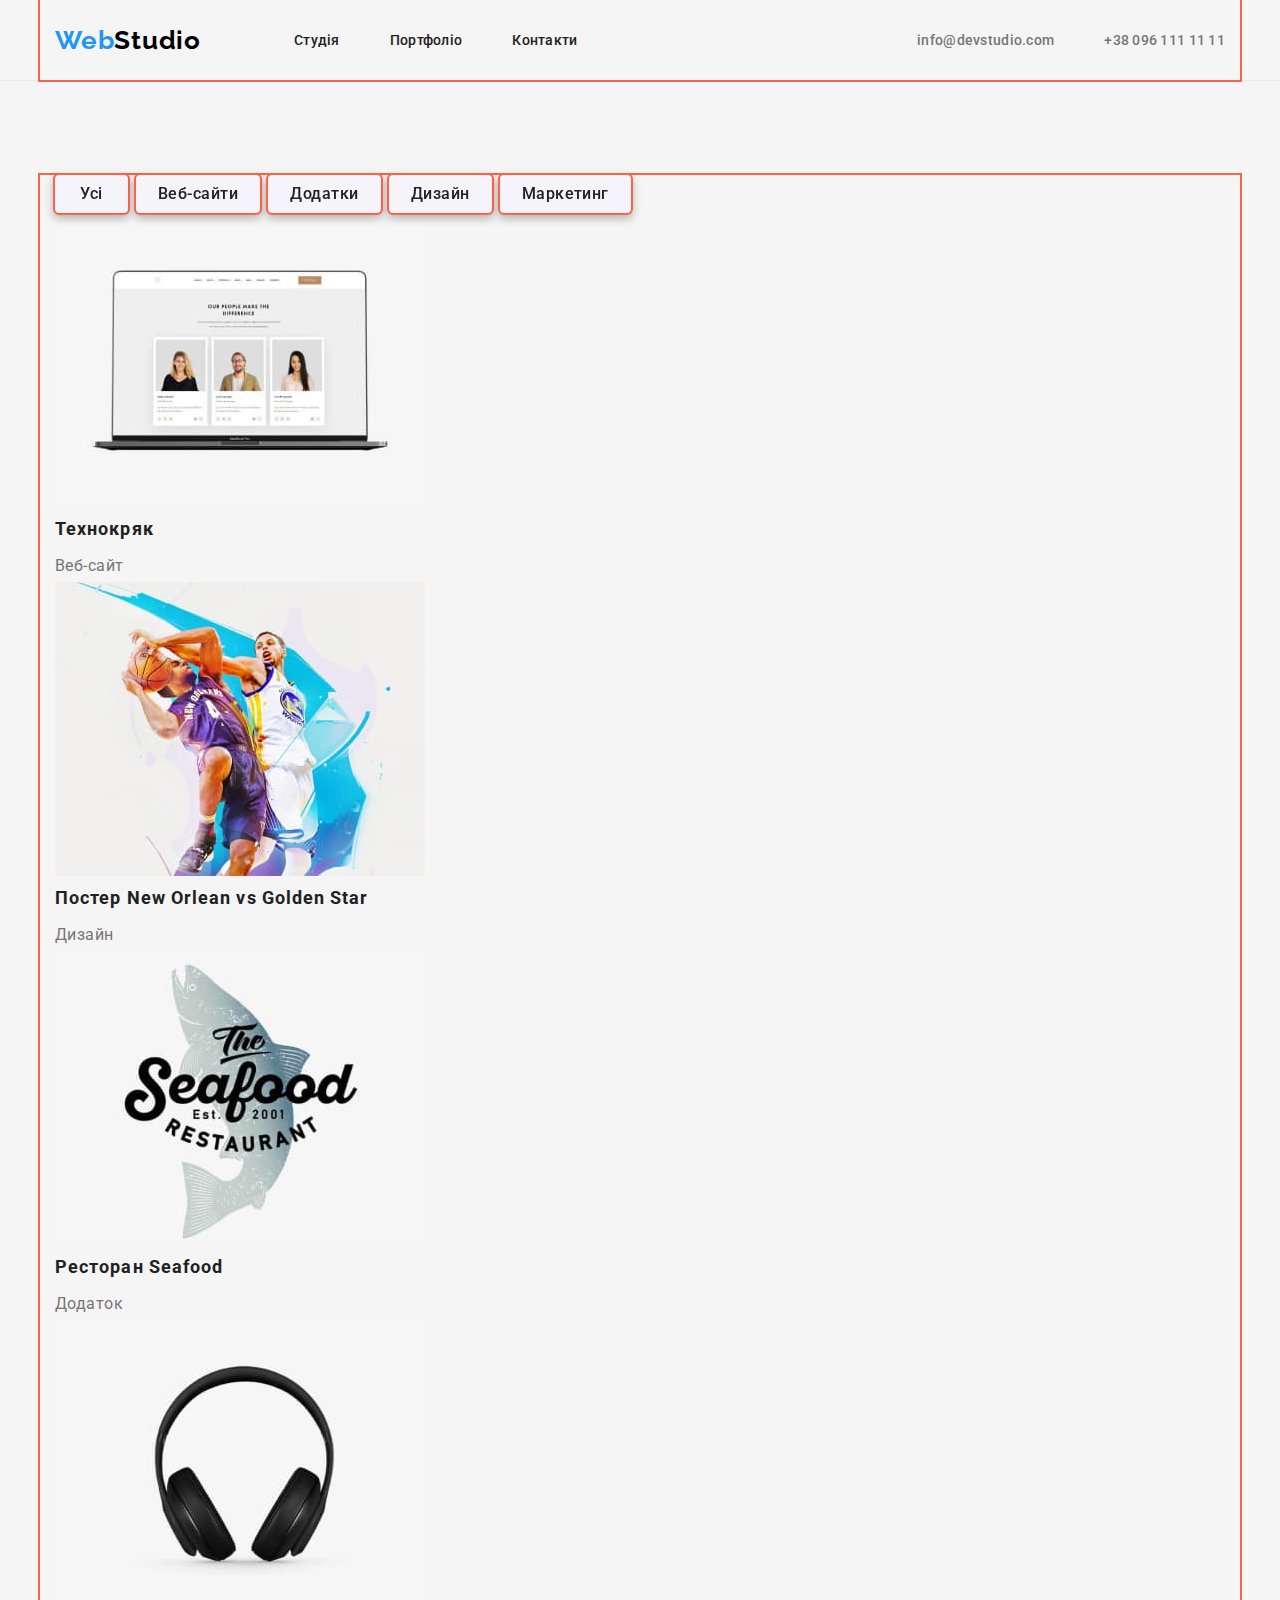
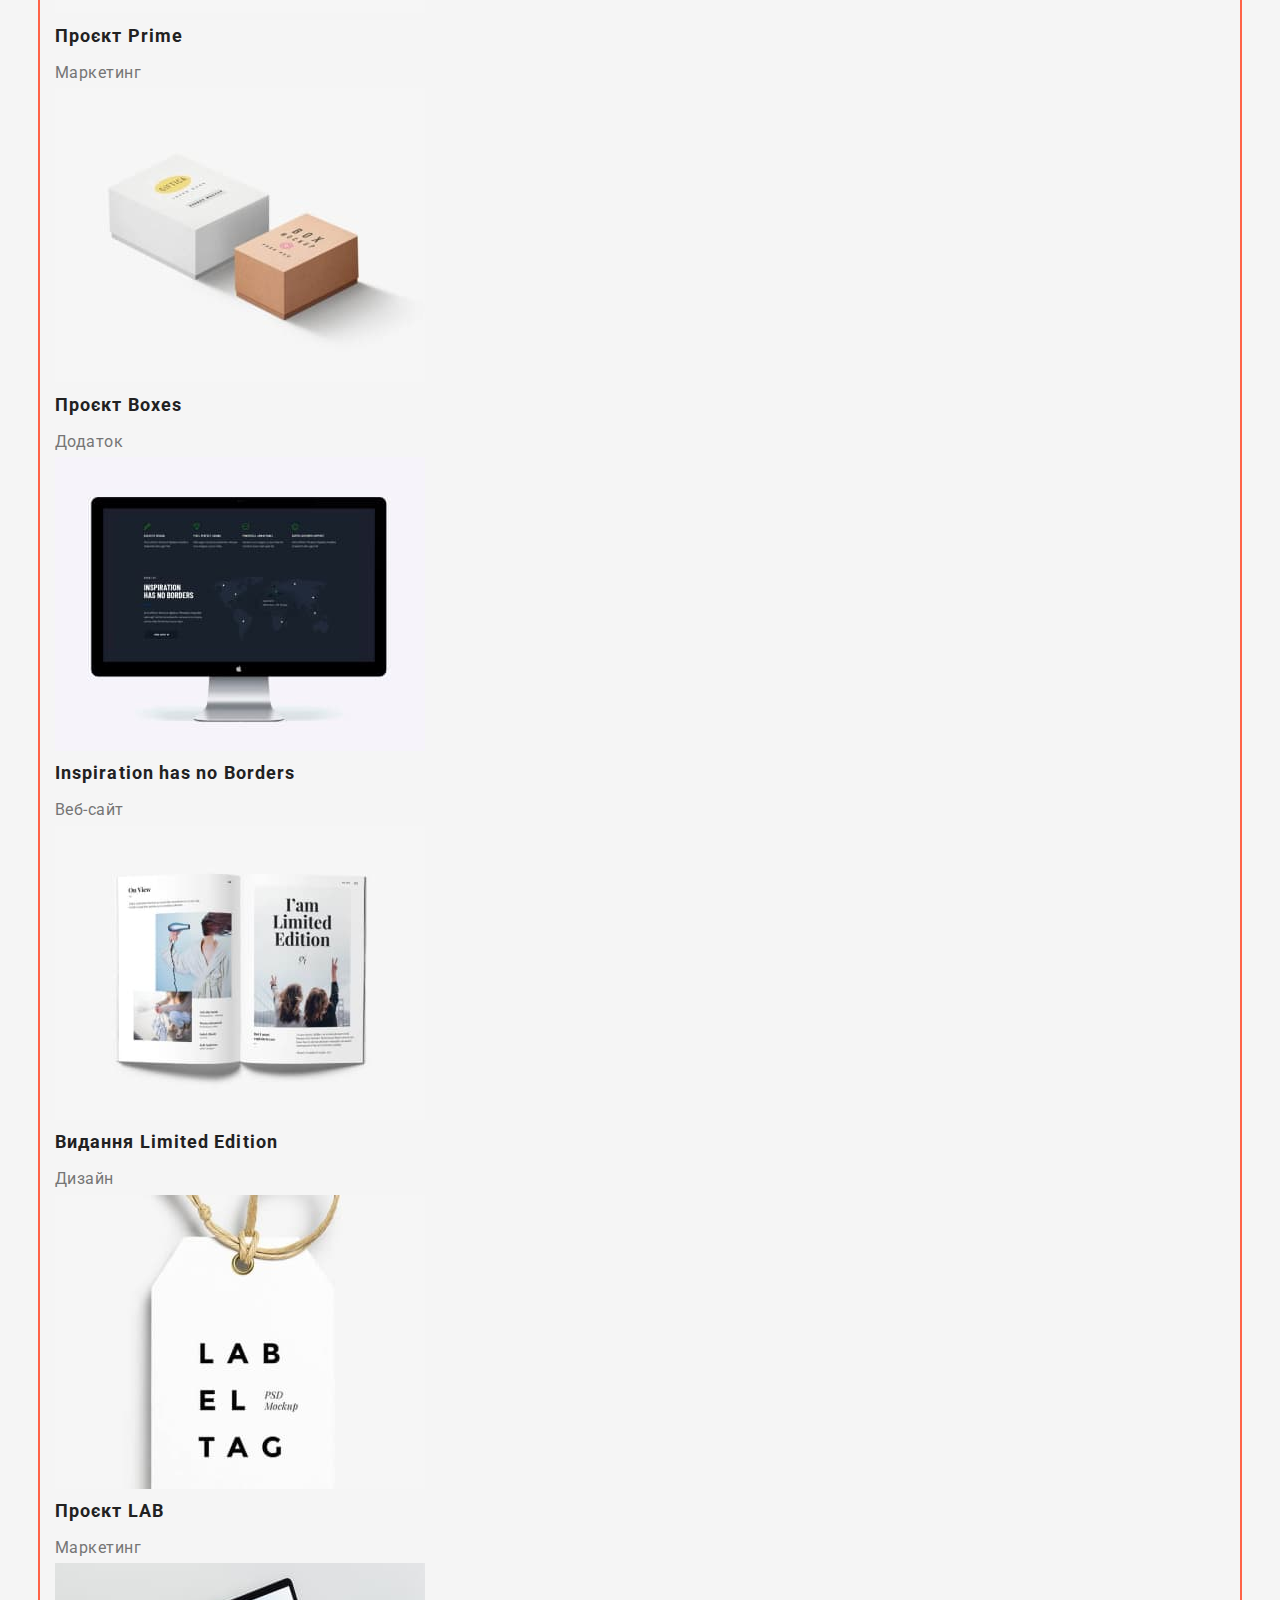
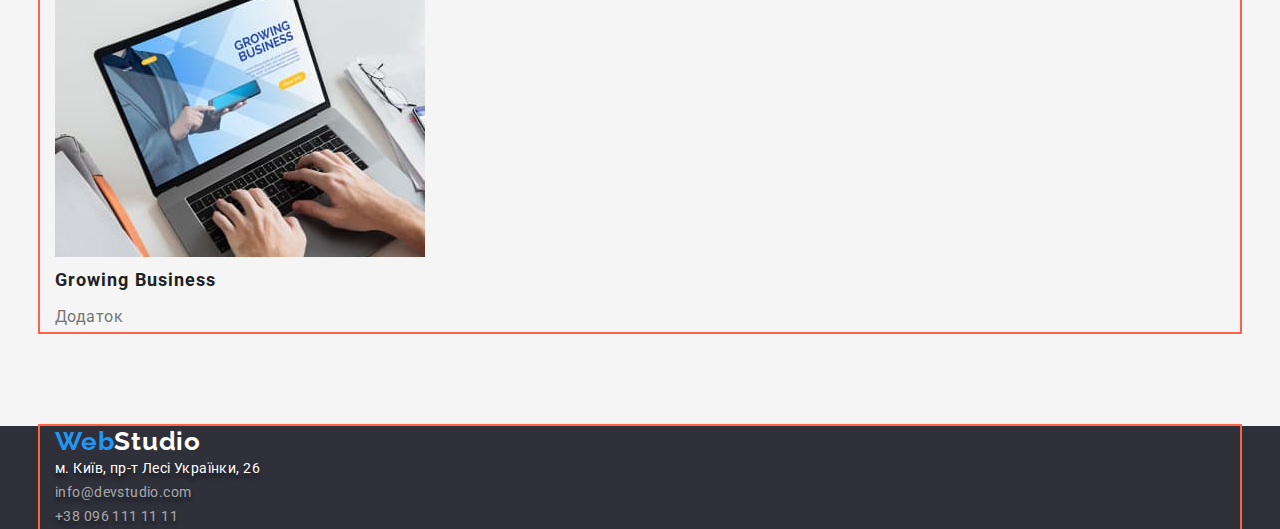
==== commit d0a0a9ac: "Finished Header, start section "Hero"" ====
--- a/portfolio.html
+++ b/portfolio.html
@@ -18,30 +18,35 @@
 <body>
   <!--Main content-->
   <header>
-    <div class="container">
+    <div class="container main-nav">
       <nav class="main-nav">
         <!--Logo-->
-        <a class="logo" href=""> <span class="accent">Web</span>Studio</a>
-        <!--Links for blocks-->
+        <a class="logo" href="./index.html"> <span class="accent">Web</span>Studio</a>
+        <!--Site navigation-->
         <ul class="site-nav list">
-          <li class="item"><a class="link" href="./index.html">Студія</a></li>
+          <li class="item"><a class="link" href="/index.html">Студія</a></li>
           <li class="item"><a class="link" href="./portfolio.html">Портфоліо</a></li>
           <li class="item"><a class="link" href="">Контакти</a></li>
         </ul>
       </nav>
       <!--Contacts-->
-      <a class="contact-mail" href="mailto:info@devstudio.com">info@devstudio.com</a>
-      <a class="contact-tel" href="tel:+380961111111">+38 096 111 11 11</a>
+      <ul class="contact-nav list">
+        <li>
+          <a class="contact-mail" href="mailto:info@devstudio.com">info@devstudio.com</a>
+        </li>
+        <li>
+          <a class="contact-tel" href="tel:+380961111111">+38 096 111 11 11</a>
+        </li>
+      </ul>
     </div>
   </header>
-    <main>
+  <main>
     <section class="section">
       <div class="container">
-        <!--To hide the h1,h2 next-->
-        <h1 class="hide">Наші роботи</h1>
+        <h1 class="visually-hidden">Наші роботи</h1>
         <!-- List of filters button -->
-        <h2 class="hide">Фільтри для вибору</h2>
-        <ul class="button-list">
+        <h2 class="visually-hidden">Фільтри для вибору</h2>
+        <ul class="button-list list">
           <li class="button-item">
             <button type="button" class="button-filter">Усі</button>
           </li>
@@ -131,7 +136,7 @@
   <!-- Footer with address & contacts -->
   <footer>
     <div class="container">
-      <a class="logo-end" href=""> <span class="accent">Web</span>Studio</a>
+      <a class="logo-end" href="./index.html"> <span class="accent">Web</span>Studio</a>
       <address>
         м. Київ, пр-т Лесі Українки, 26 <br>
         <a class="contactend-mail" href="mailto:info@devstudio.com">info@devstudio.com</a> <br>
--- a/css/styles.css
+++ b/css/styles.css
@@ -3,13 +3,11 @@
   --brand-background: #f5f5f5;
   --brand-accent: #2196f3;
 }
-
 body {
   font-family: Roboto, sans-serif;
   background-color: var(--brand-background);
   color: var(--brand-color);
 }
-
 .container {
   width: 1200px;
   padding-left: 15px;
@@ -17,9 +15,18 @@
   margin: 0 auto;
   outline: 2px solid tomato;
 }
+.list {
+  list-style: none;
+  padding: 0;
+  margin: 0;
+}
+header {
+  border-bottom: 1px solid #ECECEC;
+}
 .main-nav {
-    display: flex;
-    align-items: center;
+  display: flex;
+  align-items: center;
+  height: 80px;
 }
 /* logo */
 .logo {
@@ -35,8 +42,7 @@
 .accent {
   color: var(--brand-accent);
 }
-
-/* Links for blocks */
+/* Site navigation */
 .site-nav {
   display: flex;
 }
@@ -54,17 +60,16 @@
   line-height: 1.14;
   letter-spacing: 0.02em;
   color: #212121;
-
-  /* display: block;
-  padding-top: 32px;
-  padding-bottom: 32px; */
 }
 .site-nav .link:hover,
 .site-nav .link:focus {
   color: var(--brand-accent);
 }
-
 /* Contacts */
+.contact-nav {
+  display: flex;
+  margin-left: auto;
+}
 .contact-mail {
   text-decoration: none;
   font-weight: 500;
@@ -73,8 +78,8 @@
   letter-spacing: 0.02em;
   color: var(--brand-color);
   margin-right: 50px;
-  outline: 2px solid tomato;
-  }
+  /* outline: 2px solid tomato; */
+}
 .contact-mail:hover,
 .contact-mail:focus {
   color: var(--brand-accent);
@@ -86,15 +91,13 @@
   line-height: 1.14;
   letter-spacing: 0.02em;
   color: var(--brand-color);
-  outline: 2px solid tomato;
+  /* outline: 2px solid tomato; */
 }
 .contact-tel:hover,
 .contact-tel:focus {
   color: var(--brand-accent);
 }
-
-/* Main content */
-/*Banner studio */
+/*Hero studio */
 h1,
 h2,
 h3,
@@ -105,16 +108,16 @@
   margin-top: 0;
   margin-bottom: 0;
 }
-.banner {
+.hero {
   background-color: #2f303a;
   padding-top: 200px;
   padding-bottom: 200px;
-}
-.hero-text {
+  text-align: center;
+}
+.hero-title {
   font-weight: 900;
   font-size: 44px;
   line-height: 1.36;
-  text-align: center;
   letter-spacing: 0.06em;
   text-transform: uppercase;
   color: #ffffff;
@@ -125,13 +128,9 @@
   font-weight: 700;
   font-size: 16px;
   line-height: 1.88;
-  display: flex;
-  align-items: center;
-  text-align: center;
   letter-spacing: 0.06em;
   cursor: pointer;
   border: none;
-  /* border-color: transparent; */
   border-radius: 4px;
   padding: 10px 32px;
   min-width: 216px;
@@ -142,7 +141,6 @@
   color: #ffffff;
   background-color: var(--brand-accent);
 }
-
 .section {
   padding-top: 94px;
   padding-bottom: 94px;
@@ -152,13 +150,18 @@
   padding-bottom: 0;
 }
 /*Peculiarities studio */
-.list {
-  list-style: none;
+.visually-hidden {
+  /* color: var(--brand-background); */
+  position: absolute;
+  width: 1px;
+  height: 1px;
+  margin: -1px;
+  border: 0;
   padding: 0;
-  margin: 0;
-}
-.hide {
-  color: var(--brand-background);
+  white-space: nowrap;
+  clip-path: inset(100%);
+  clip: rect(0 0 0 0);
+  overflow: hidden;
 }
 .list-title {
   font-weight: 700;
@@ -200,7 +203,6 @@
   /* text-align: center; */
   letter-spacing: 0.03em;
 }
-
 /* Our works portfolio */
 /* List of filters button */
 .button-list {
@@ -223,7 +225,6 @@
   border-radius: 4px;
   padding: 6px 22px;
   min-width: 73px;
-
   outline: 2px solid tomato;
 }
 .button-filter:hover,
@@ -234,7 +235,6 @@
 .button-list .button-item:not(:last-child) {
   margin-right: 8px;
 }
-
 /*list of our projects */
 .list .link {
   text-decoration: none;
@@ -253,7 +253,6 @@
   letter-spacing: 0.03em;
   color: var(--brand-color);
 }
-
 /*Footer with address & contacts */
 footer {
   background-color: #2f303a;
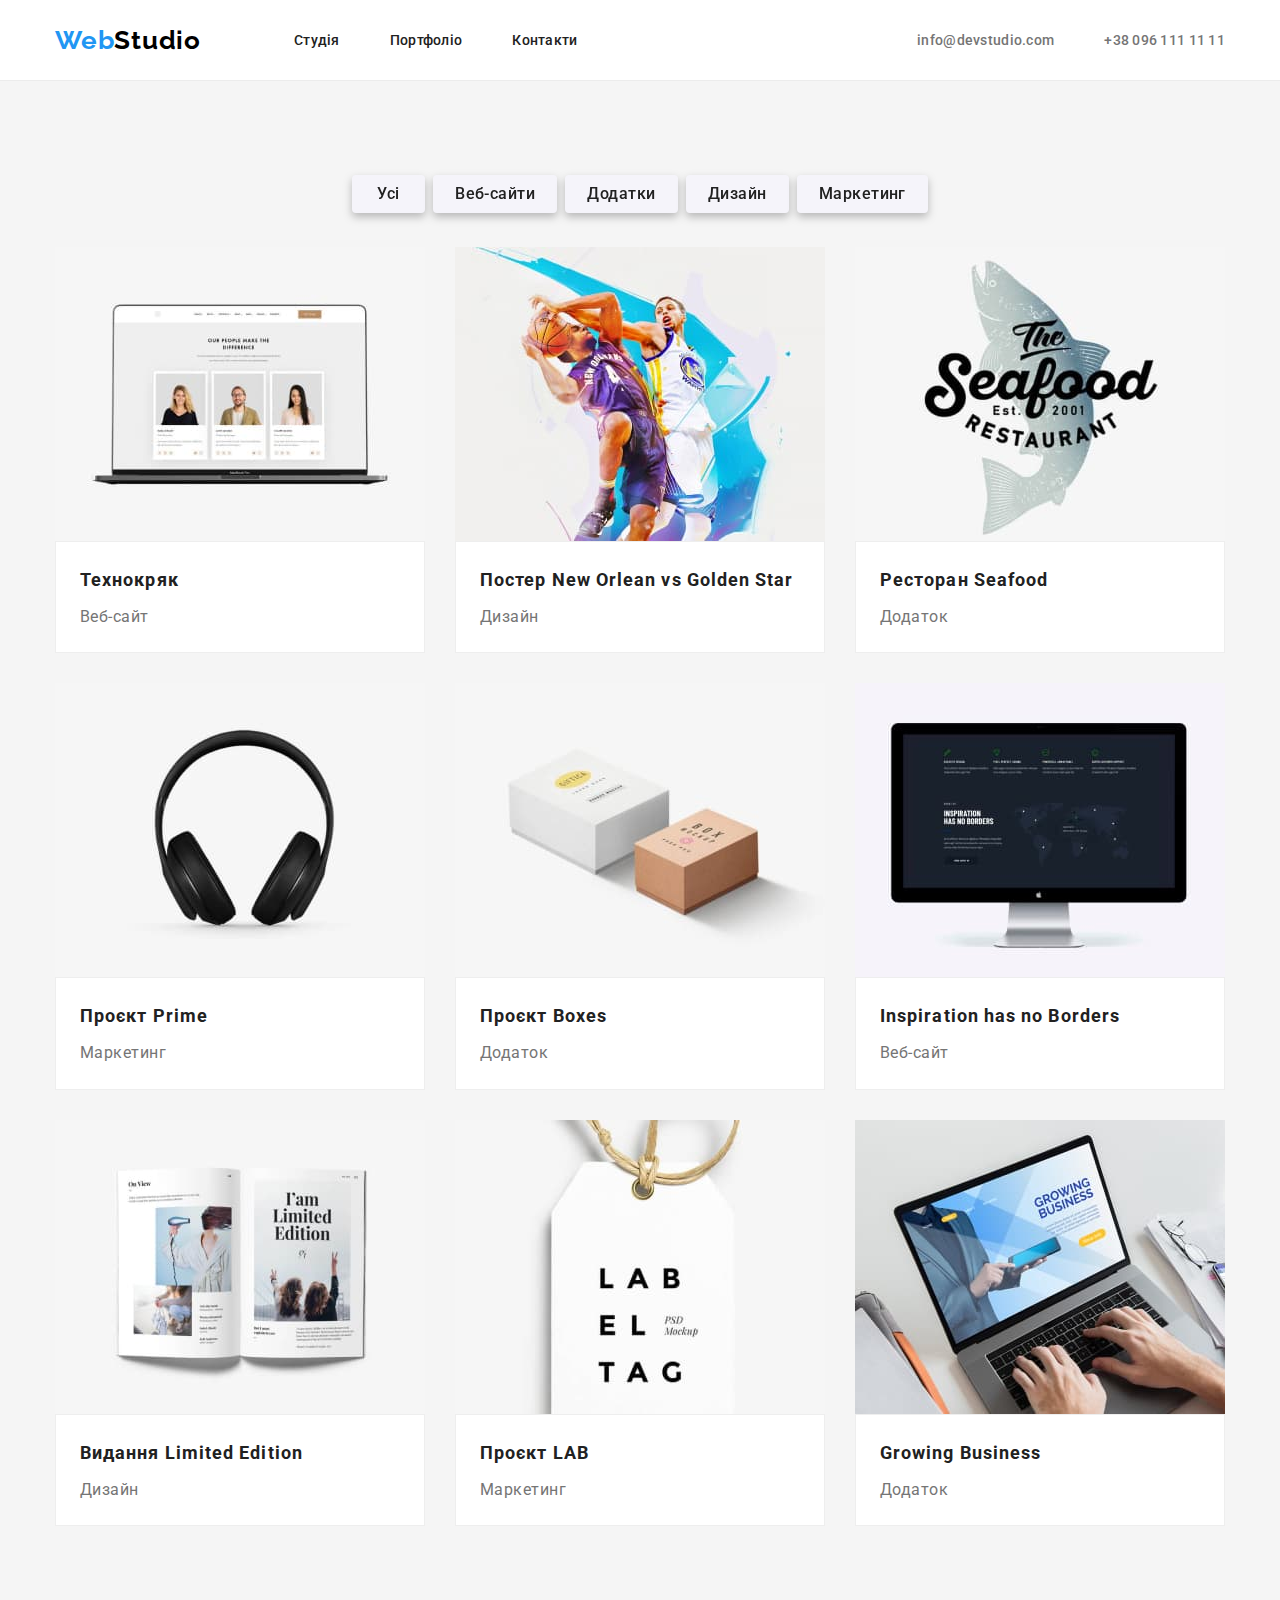
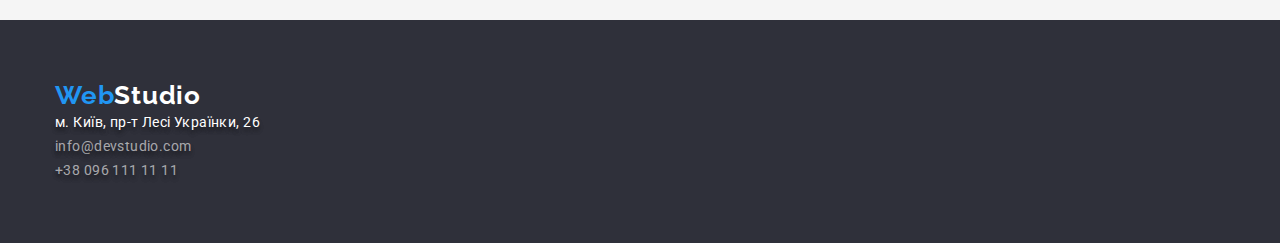
==== commit a5f49a43: "Finished geometry and element positioning with flexbox" ====
--- a/portfolio.html
+++ b/portfolio.html
@@ -24,7 +24,7 @@
         <a class="logo" href="./index.html"> <span class="accent">Web</span>Studio</a>
         <!--Site navigation-->
         <ul class="site-nav list">
-          <li class="item"><a class="link" href="/index.html">Студія</a></li>
+          <li class="item"><a class="link" href="./index.html">Студія</a></li>
           <li class="item"><a class="link" href="./portfolio.html">Портфоліо</a></li>
           <li class="item"><a class="link" href="">Контакти</a></li>
         </ul>
@@ -65,68 +65,86 @@
         </ul>
 
         <!-- list of our projects -->
-        <ul class="list">
-          <li>
+        <ul class="projects-set list">
+          <li class="project-item">
             <a class="link" href="">
               <img src="./images/tekhnokriak.jpg" alt="Веб-сайт Технокряк" width="370">
-              <h3 class="link-name">Технокряк</h3>
-              <p class="link-desc">Веб-сайт</p>
+              <div class="border">
+                <h3 class="link-name">Технокряк</h3>
+                <p class="link-desc">Веб-сайт</p>
+              </div>
             </a>
           </li>
-          <li>
+          <li class="project-item">
             <a class="link" href="">
               <img src="./images/posterneworlean.jpg" alt="Постер New Orlean vs Golden Star" width="370">
-              <h3 class="link-name">Постер New Orlean vs Golden Star</h3>
-              <p class="link-desc">Дизайн</p>
+              <div class="border">
+                <h3 class="link-name">Постер New Orlean vs Golden Star</h3>
+                <p class="link-desc">Дизайн</p>
+              </div>
             </a>
           </li>
-          <li>
+          <li class="project-item">
             <a class="link" href="">
               <img src="./images/restseafood.jpg" alt="Ресторан Seafood" width="370">
-              <h3 class="link-name">Ресторан Seafood</h3>
-              <p class="link-desc">Додаток</p>
+              <div class="border">
+                <h3 class="link-name">Ресторан Seafood</h3>
+                <p class="link-desc">Додаток</p>
+              </div>
             </a>
           </li>
-          <li>
+          <li class="project-item">
             <a class="link" href="">
               <img src="./images/projectprime.jpg" alt="Проєкт Prime" width="370">
-              <h3 class="link-name">Проєкт Prime</h3>
-              <p class="link-desc">Маркетинг</p>
+              <div class="border">
+                <h3 class="link-name">Проєкт Prime</h3>
+                <p class="link-desc">Маркетинг</p>
+              </div>
             </a>
           </li>
-          <li>
+          <li class="project-item">
             <a class="link" href="">
               <img src="./images/projectboxes.jpg" alt="Проєкт Boxes" width="370">
-              <h3 class="link-name">Проєкт Boxes</h3>
-              <p class="link-desc">Додаток</p>
+              <div class="border">
+                <h3 class="link-name">Проєкт Boxes</h3>
+                <p class="link-desc">Додаток</p>
+              </div>
             </a>
           </li>
-          <li>
+          <li class="project-item">
             <a class="link" href="">
               <img src="./images/inspirationhasnoborders.jpg" alt="Inspiration has no Borders" width="370">
-              <h3 class="link-name">Inspiration has no Borders</h3>
-              <p class="link-desc">Веб-сайт</p>
+              <div class="border">
+                <h3 class="link-name">Inspiration has no Borders</h3>
+                <p class="link-desc">Веб-сайт</p>
+              </div>
             </a>
           </li>
-          <li>
+          <li class="project-item">
             <a class="link" href="">
               <img src="./images/limitededition.jpg" alt="Видання Limited Edition" width="370">
-              <h3 class="link-name">Видання Limited Edition</h3>
-              <p class="link-desc">Дизайн</p>
+              <div class="border">
+                <h3 class="link-name">Видання Limited Edition</h3>
+                <p class="link-desc">Дизайн</p>
+              </div>
             </a>
           </li>
-          <li>
+          <li class="project-item">
             <a class="link" href="">
               <img src="./images/projectlab.jpg" alt="Проєкт LAB" width="370">
-              <h3 class="link-name">Проєкт LAB</h3>
-              <p class="link-desc">Маркетинг</p>
+              <div class="border">
+                <h3 class="link-name">Проєкт LAB</h3>
+                <p class="link-desc">Маркетинг</p>
+              </div>
             </a>
           </li>
-          <li>
+          <li class="project-item">
             <a class="link" href="">
               <img src="./images/growingbusiness.jpg" alt="Growing Business" width="370">
-              <h3 class="link-name">Growing Business</h3>
-              <p class="link-desc">Додаток</p>
+              <div class="border">
+                <h3 class="link-name">Growing Business</h3>
+                <p class="link-desc">Додаток</p>
+              </div>
             </a>
           </li>
         </ul>
--- a/css/styles.css
+++ b/css/styles.css
@@ -2,6 +2,7 @@
   --brand-color: #757575;
   --brand-background: #f5f5f5;
   --brand-accent: #2196f3;
+  --projects-set-gap: 30px;
 }
 body {
   font-family: Roboto, sans-serif;
@@ -13,7 +14,7 @@
   padding-left: 15px;
   padding-right: 15px;
   margin: 0 auto;
-  outline: 2px solid tomato;
+  /* outline: 2px solid tomato; */
 }
 .list {
   list-style: none;
@@ -22,6 +23,7 @@
 }
 header {
   border-bottom: 1px solid #ECECEC;
+  background-color: #ffffff;
 }
 .main-nav {
   display: flex;
@@ -108,6 +110,11 @@
   margin-top: 0;
   margin-bottom: 0;
 }
+img {
+  display: block;
+  max-width: 100%;
+  height: auto;
+}
 .hero {
   background-color: #2f303a;
   padding-top: 200px;
@@ -121,6 +128,9 @@
   letter-spacing: 0.06em;
   text-transform: uppercase;
   color: #ffffff;
+  width: 696px;
+  margin-right: auto;
+  margin-left: auto;
   margin-bottom: 30px;
 }
 .hero-button {
@@ -145,11 +155,11 @@
   padding-top: 94px;
   padding-bottom: 94px;
 }
+/*Peculiarities studio */
 .section-special {
   padding-top: 94px;
   padding-bottom: 0;
 }
-/*Peculiarities studio */
 .visually-hidden {
   /* color: var(--brand-background); */
   position: absolute;
@@ -163,7 +173,17 @@
   clip: rect(0 0 0 0);
   overflow: hidden;
 }
-.list-title {
+.special-list {
+  display: flex;
+}
+.special-list .special-item {
+  margin-right: 30px;
+  /* outline: 2px solid tomato; */
+}
+.special-list .special-item:last-child {
+  margin-right: 0;}
+
+.special-title {
   font-weight: 700;
   font-size: 14px;
   line-height: 1.14;
@@ -172,7 +192,8 @@
   color: #212121;
   margin-bottom: 10px;
 }
-.list-text {
+  
+ .special-text {
   font-size: 14px;
   line-height: 1/71;
   letter-spacing: 0.03em;
@@ -187,27 +208,56 @@
   color: #212121;
   margin-bottom: 50px;
 }
+.img-list {
+  display: flex;
+}
+.img-list > .img-item {
+  margin-right: 30px;
+  /* outline: 2px solid tomato; */
+}
+.img-list .img-item:last-child {
+  margin-right: 0;
+}
+
 /* Our team studio */
-.list-heading {
+.team {
+  background-color: #F5F4FA;;
+}
+.person-set {
+/* outline: 2px solid green; */
+display: flex;
+flex-wrap: wrap;
+column-gap: 30px;
+padding: 0;
+list-style: none;
+}
+.person-item {
+  background-color: #ffffff;
+}
+.person-heading {
   font-weight: 500;
   font-size: 16px;
   line-height: 1.19;
-  /* text-align: center; */
-  letter-spacing: 0.03em;
-  color: #212121;
+  text-align: center;
+  letter-spacing: 0.03em;
+  color: #212121;
+  margin-top: 30px;
   margin-bottom: 10px;
 }
-.list-desc {
+.person-job {
   font-size: 16px;
   line-height: 1.19;
-  /* text-align: center; */
-  letter-spacing: 0.03em;
-}
-/* Our works portfolio */
+  text-align: center;
+  letter-spacing: 0.03em;
+  margin-bottom: 30px;
+}
+/* Portfolio */
 /* List of filters button */
 .button-list {
   list-style: none;
   display: flex;
+  justify-content: center;
+  margin-bottom: 34px;
 }
 .button-filter {
   font-family: Roboto, sans-serif;
@@ -217,15 +267,14 @@
   text-align: center;
   letter-spacing: 0.03em;
   color: #212121;
-  background-color: rgba(245, 244, 250, 1);
+  background-color: #F5F4FA;
   cursor: pointer;
   filter: drop-shadow(0px 4px 4px rgba(0, 0, 0, 0.25));
   border: none;
-  /* border-color: transparent; */
   border-radius: 4px;
   padding: 6px 22px;
   min-width: 73px;
-  outline: 2px solid tomato;
+  /* outline: 2px solid tomato; */
 }
 .button-filter:hover,
 .button-filter:focus {
@@ -236,8 +285,26 @@
   margin-right: 8px;
 }
 /*list of our projects */
+.projects-set {
+  display: flex;
+  flex-wrap: wrap;
+  margin-left: calc(-1 * var(--projects-set-gap));
+  margin-top: calc(-1 * var(--projects-set-gap));
+  /* outline: 2px solid tomato; */
+}
+.project-item {
+margin-left: var(--projects-set-gap);
+margin-top: var(--projects-set-gap);
+flex-basis: calc(100% / 3 - var(--projects-set-gap));
+/* outline: 2px solid green; */
+}
+.border {
+border: 1px solid rgba(238, 238, 238, 1);
+padding: 20px 24px;
+background-color: #ffffff;
+}
 .list .link {
-  text-decoration: none;
+text-decoration: none;
 }
 .link-name {
   font-weight: 700;
@@ -256,6 +323,8 @@
 /*Footer with address & contacts */
 footer {
   background-color: #2f303a;
+  padding-top: 60px;
+  padding-bottom: 60px;
 }
 .logo-end {
   font-family: Raleway, sans-serif;
@@ -265,6 +334,8 @@
   font-size: 26px;
   line-height: 1.19;
   letter-spacing: 0.03em;
+  margin-bottom: 20px;
+
 }
 address {
   font-style: normal;
@@ -281,6 +352,8 @@
   line-height: 1.71;
   letter-spacing: 0.03em;
   color: rgba(255, 255, 255, 0.6);
+  margin-top: 9px;
+  margin-bottom: 9px;
 }
 .contactend-mail:hover,
 .contactend-mail:focus {
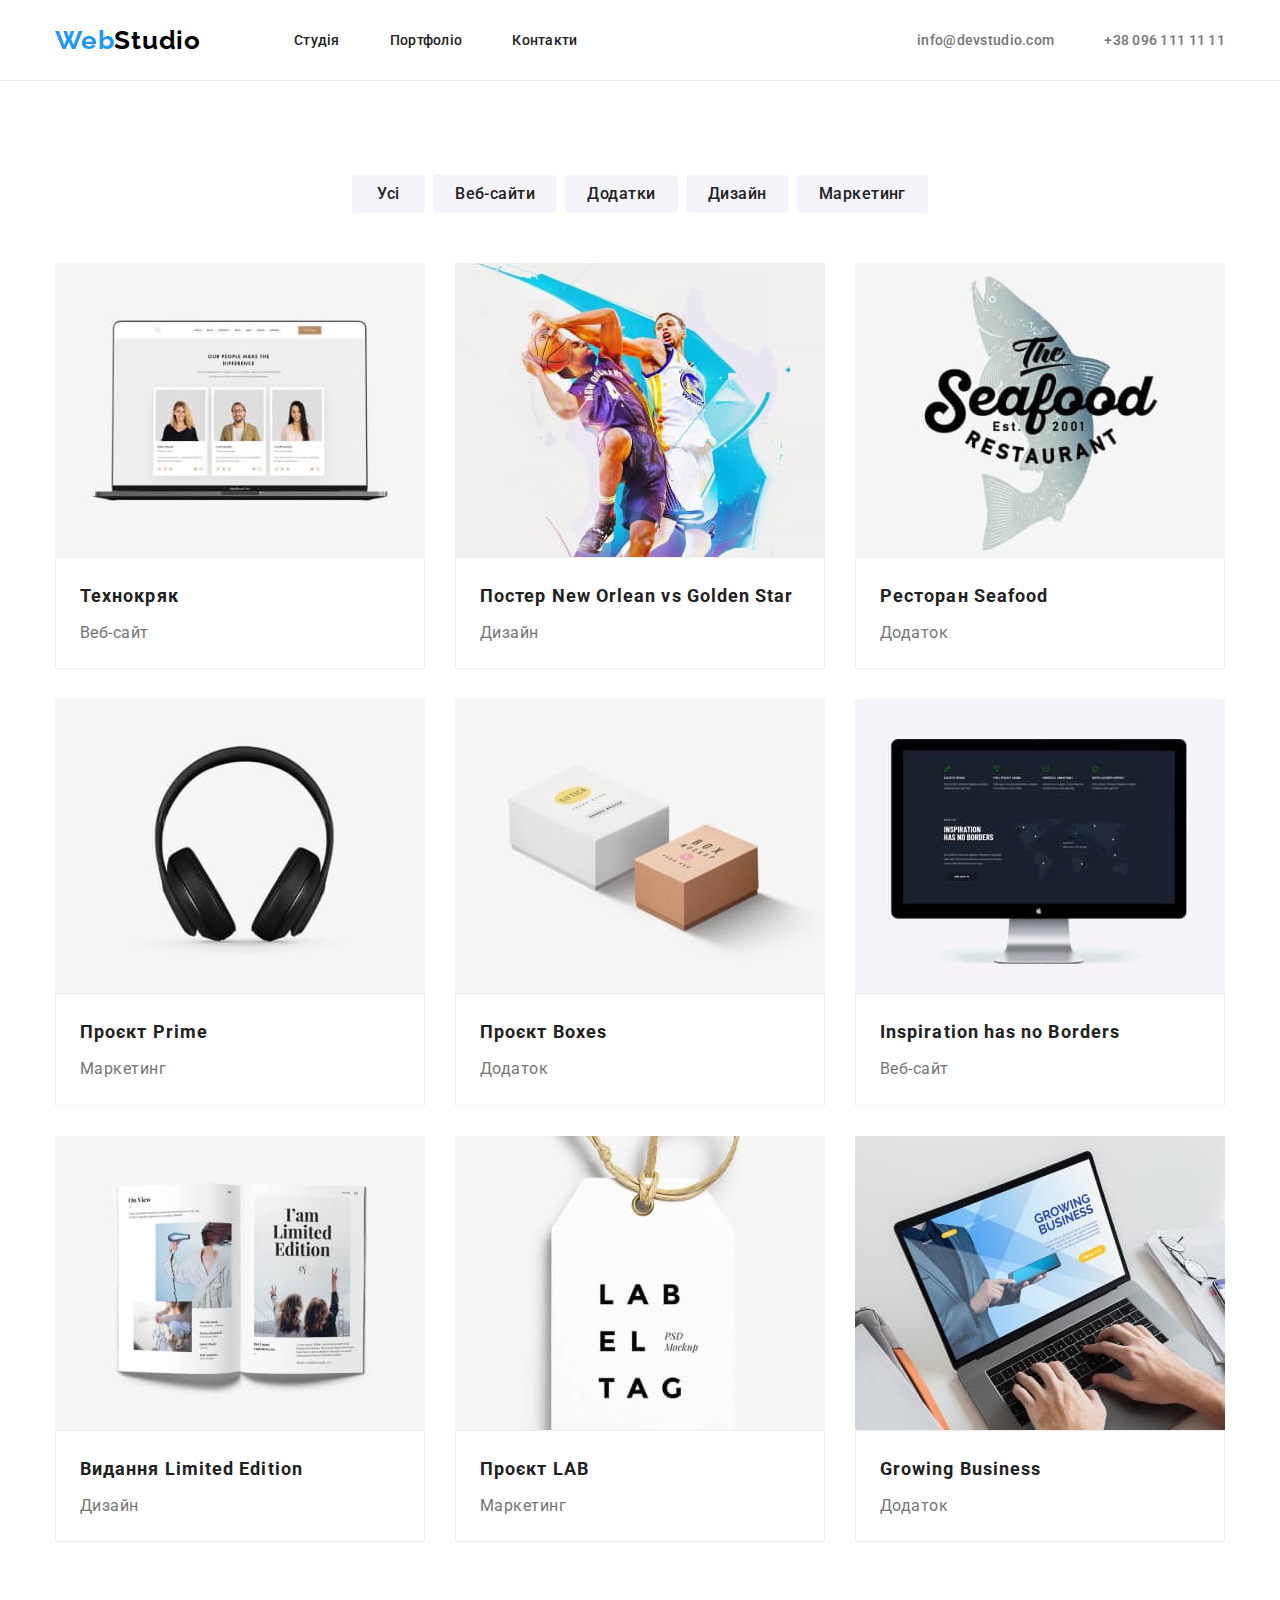
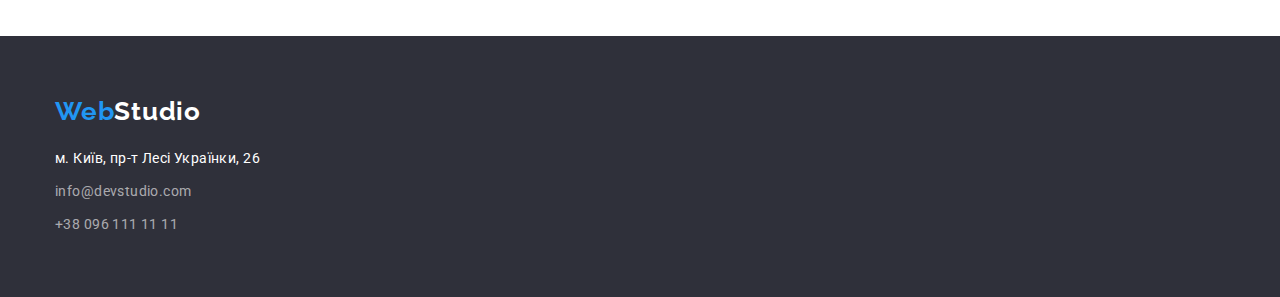
==== commit d9483d08: "Correct mistakes after mentor`s checking" ====
--- a/portfolio.html
+++ b/portfolio.html
@@ -156,9 +156,17 @@
     <div class="container">
       <a class="logo-end" href="./index.html"> <span class="accent">Web</span>Studio</a>
       <address>
-        м. Київ, пр-т Лесі Українки, 26 <br>
-        <a class="contactend-mail" href="mailto:info@devstudio.com">info@devstudio.com</a> <br>
-        <a class="contactend-tel" href="tel:+380961111111">+38 096 111 11 11</a>
+        <ul class="location-list list">
+          <li class="location-map">
+            <a class="link" href="https://goo.gl/maps/ndP2mAbHt3f2917LA">м. Київ, пр-т Лесі Українки, 26</a>
+          </li>
+          <li class="location-mail">
+            <a class="link" href="mailto:info@devstudio.com">info@devstudio.com</a>
+          </li>
+          <li class="location-tel">
+            <a class="link" href="tel:+380961111111">+38 096 111 11 11</a>
+          </li>
+        </ul>
       </address>
     </div>
   </footer>
--- a/css/styles.css
+++ b/css/styles.css
@@ -1,6 +1,6 @@
 :root {
   --brand-color: #757575;
-  --brand-background: #f5f5f5;
+  /* --brand-background: #f5f5f5; */
   --brand-accent: #2196f3;
   --projects-set-gap: 30px;
 }
@@ -22,7 +22,7 @@
   margin: 0;
 }
 header {
-  border-bottom: 1px solid #ECECEC;
+  border-bottom: 1px solid #ececec;
   background-color: #ffffff;
 }
 .main-nav {
@@ -178,10 +178,12 @@
 }
 .special-list .special-item {
   margin-right: 30px;
+  width: 270px;
   /* outline: 2px solid tomato; */
 }
 .special-list .special-item:last-child {
-  margin-right: 0;}
+  margin-right: 0;
+}
 
 .special-title {
   font-weight: 700;
@@ -192,10 +194,10 @@
   color: #212121;
   margin-bottom: 10px;
 }
-  
- .special-text {
-  font-size: 14px;
-  line-height: 1/71;
+
+.special-text {
+  font-size: 14px;
+  line-height: 1.71;
   letter-spacing: 0.03em;
 }
 /* what we are doing studio */
@@ -221,27 +223,31 @@
 
 /* Our team studio */
 .team {
-  background-color: #F5F4FA;;
+  background-color: #f5f4fa;
 }
 .person-set {
-/* outline: 2px solid green; */
-display: flex;
-flex-wrap: wrap;
-column-gap: 30px;
-padding: 0;
-list-style: none;
+  /* outline: 2px solid green; */
+  display: flex;
+  flex-wrap: wrap;
+  column-gap: 30px;
+  padding: 0;
+  list-style: none;
 }
 .person-item {
   background-color: #ffffff;
 }
-.person-heading {
+
+.person-card {
+  padding: 30px 0px;
+}
+
+.person-name {
   font-weight: 500;
   font-size: 16px;
   line-height: 1.19;
   text-align: center;
   letter-spacing: 0.03em;
   color: #212121;
-  margin-top: 30px;
   margin-bottom: 10px;
 }
 .person-job {
@@ -249,7 +255,6 @@
   line-height: 1.19;
   text-align: center;
   letter-spacing: 0.03em;
-  margin-bottom: 30px;
 }
 /* Portfolio */
 /* List of filters button */
@@ -257,7 +262,7 @@
   list-style: none;
   display: flex;
   justify-content: center;
-  margin-bottom: 34px;
+  margin-bottom: 50px;
 }
 .button-filter {
   font-family: Roboto, sans-serif;
@@ -267,9 +272,8 @@
   text-align: center;
   letter-spacing: 0.03em;
   color: #212121;
-  background-color: #F5F4FA;
+  background-color: #f5f4fa;
   cursor: pointer;
-  filter: drop-shadow(0px 4px 4px rgba(0, 0, 0, 0.25));
   border: none;
   border-radius: 4px;
   padding: 6px 22px;
@@ -280,6 +284,7 @@
 .button-filter:focus {
   color: #ffffff;
   background-color: var(--brand-accent);
+  filter: drop-shadow(0px 4px 4px rgba(0, 0, 0, 0.25));
 }
 .button-list .button-item:not(:last-child) {
   margin-right: 8px;
@@ -293,18 +298,18 @@
   /* outline: 2px solid tomato; */
 }
 .project-item {
-margin-left: var(--projects-set-gap);
-margin-top: var(--projects-set-gap);
-flex-basis: calc(100% / 3 - var(--projects-set-gap));
-/* outline: 2px solid green; */
+  margin-left: var(--projects-set-gap);
+  margin-top: var(--projects-set-gap);
+  flex-basis: calc(100% / 3 - var(--projects-set-gap));
+  /* outline: 2px solid green; */
 }
 .border {
-border: 1px solid rgba(238, 238, 238, 1);
-padding: 20px 24px;
-background-color: #ffffff;
+  border: 1px solid rgba(238, 238, 238, 1);
+  padding: 20px 24px;
+  background-color: #ffffff;
 }
 .list .link {
-text-decoration: none;
+  text-decoration: none;
 }
 .link-name {
   font-weight: 700;
@@ -334,18 +339,23 @@
   font-size: 26px;
   line-height: 1.19;
   letter-spacing: 0.03em;
-  margin-bottom: 20px;
-
-}
-address {
+}
+.location-list {
+  margin-top: 20px;
   font-style: normal;
+}
+.location-map .link {
+  font-style: normal;
   font-size: 14px;
   line-height: 1.71;
   letter-spacing: 0.03em;
   color: #ffffff;
-  text-shadow: 0px 4px 4px rgba(0, 0, 0, 0.25), 0px 4px 4px rgba(0, 0, 0, 0.25);
-}
-.contactend-mail {
+}
+
+.location-mail {
+  margin-top: 9px;
+}
+.location-mail .link {
   text-decoration: none;
   font-style: normal;
   font-size: 14px;
@@ -353,13 +363,16 @@
   letter-spacing: 0.03em;
   color: rgba(255, 255, 255, 0.6);
   margin-top: 9px;
-  margin-bottom: 9px;
-}
-.contactend-mail:hover,
-.contactend-mail:focus {
-  color: var(--brand-accent);
-}
-.contactend-tel {
+}
+.location-mail .link:hover,
+.location-mail .link:focus {
+  color: var(--brand-accent);
+}
+.location-tel {
+  margin-top: 9px;
+}
+
+.location-tel .link {
   text-decoration: none;
   font-style: normal;
   font-size: 14px;
@@ -367,7 +380,7 @@
   letter-spacing: 0.03em;
   color: rgba(255, 255, 255, 0.6);
 }
-.contactend-tel:hover,
-.contactend-tel:focus {
-  color: var(--brand-accent);
-}
+.location-tel .link:hover,
+.location-tel .link:focus {
+  color: var(--brand-accent);
+}
